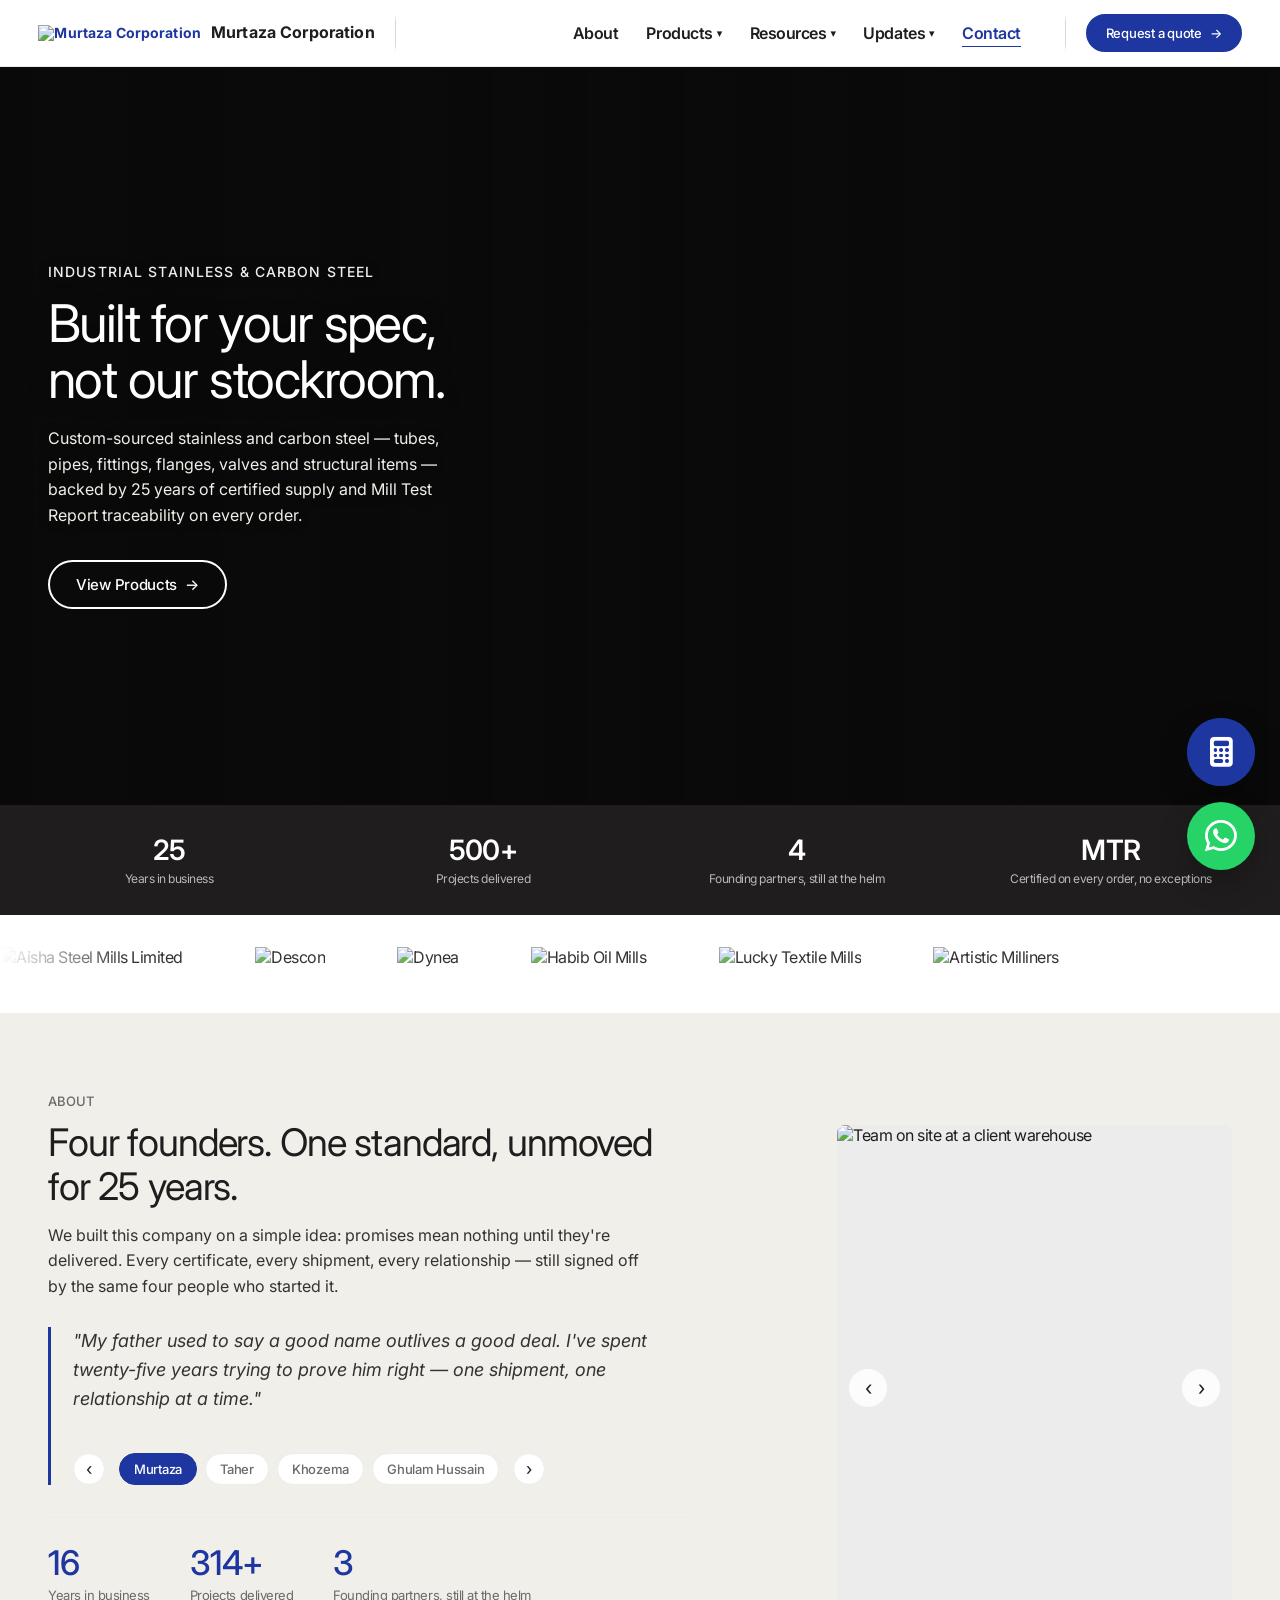
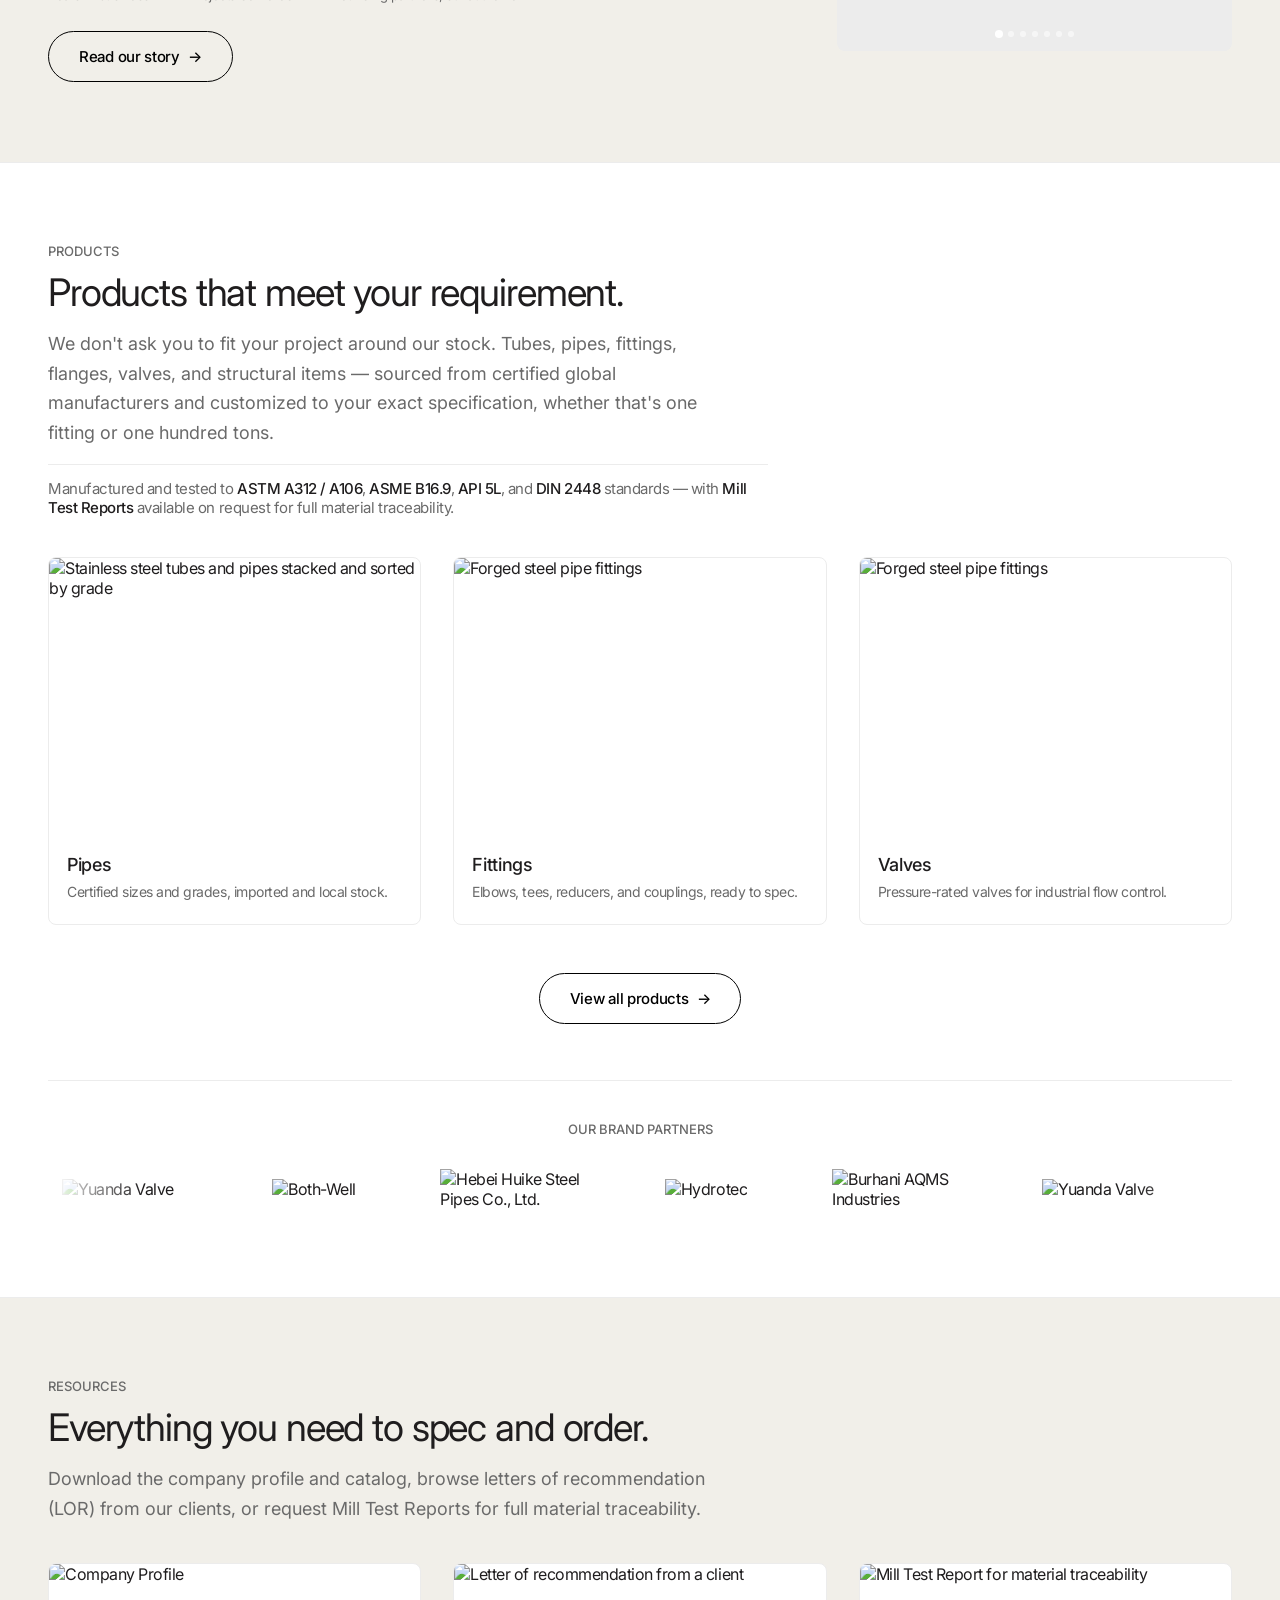
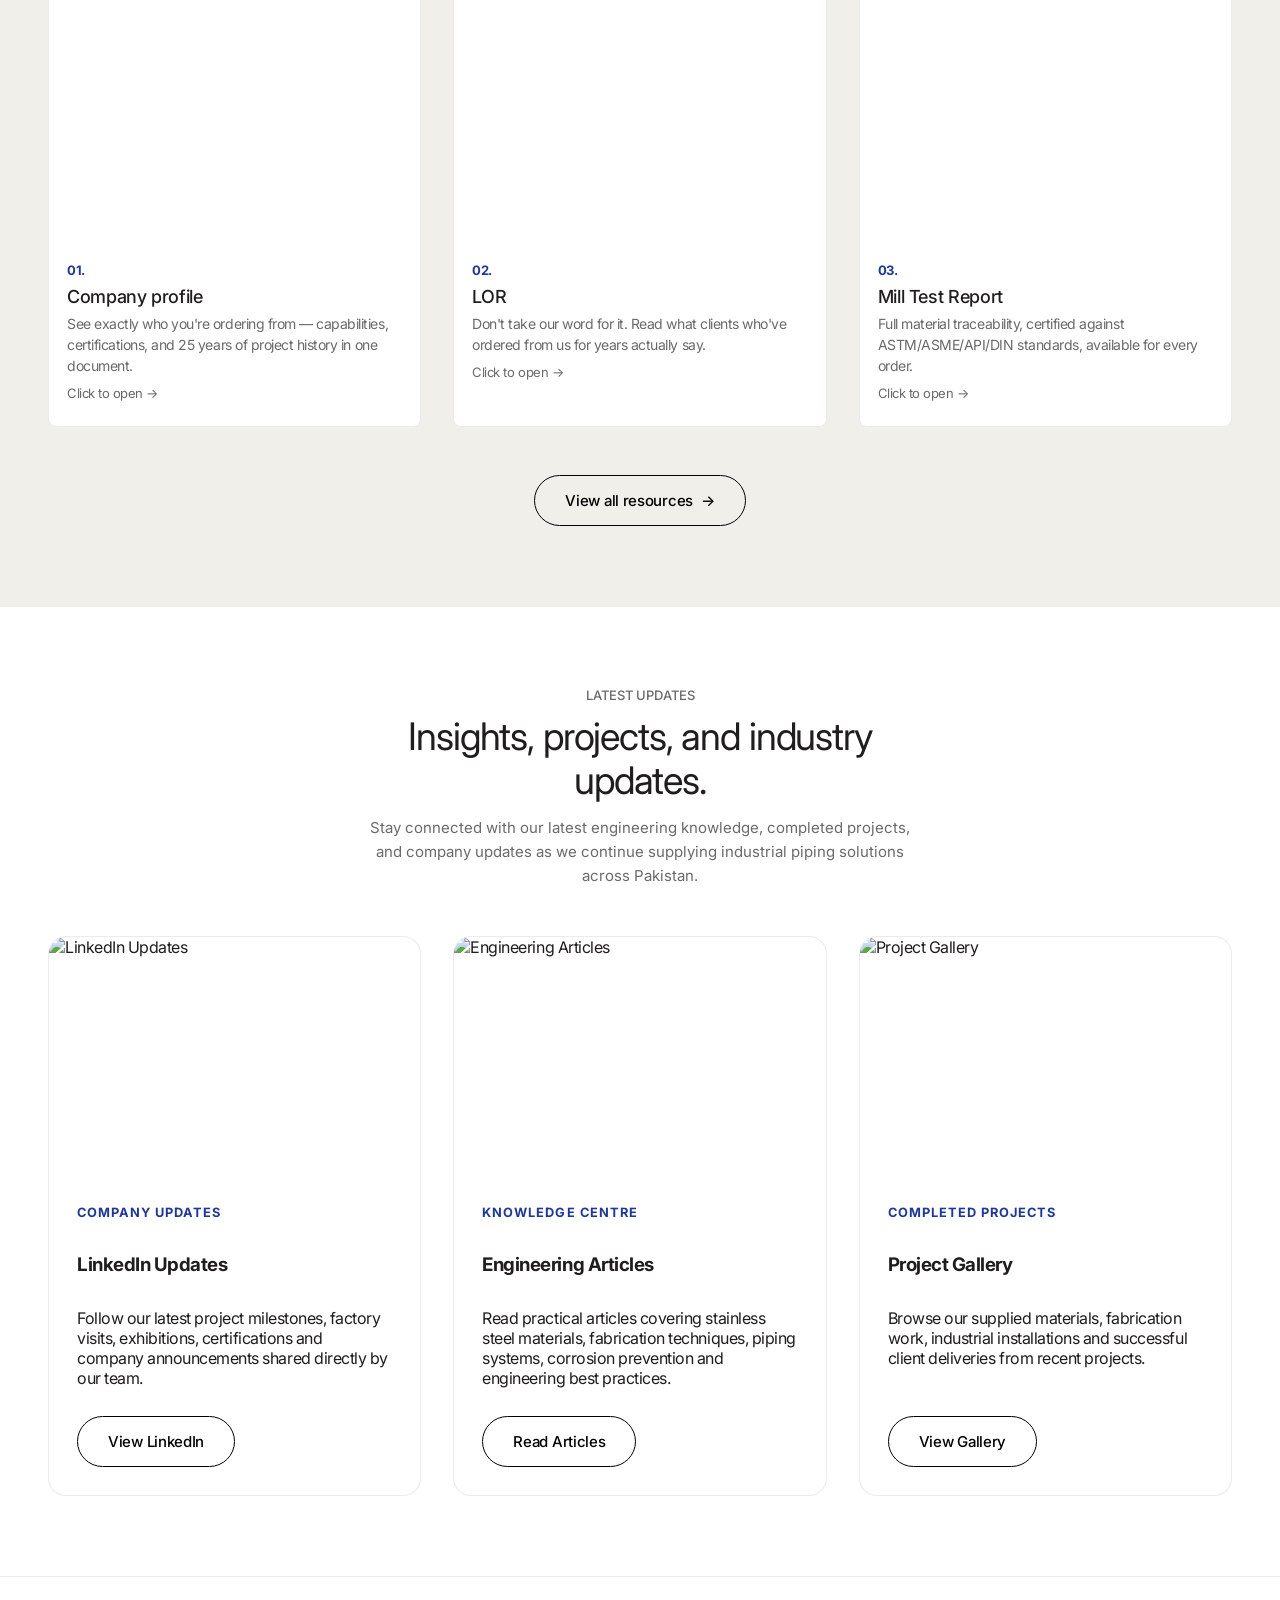
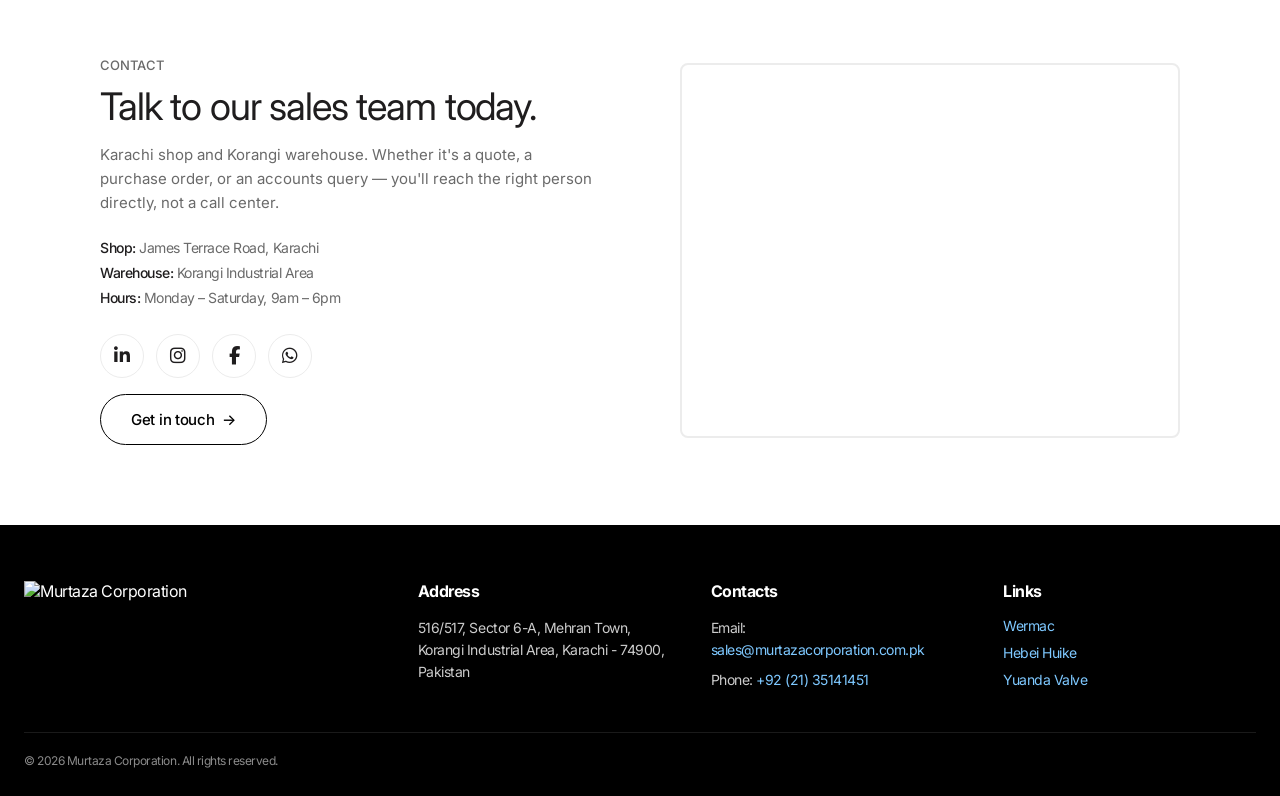
==== index.html @ 6021e417 "website" ====
<!doctype html>
<html lang="en">
<head>
<meta charset="UTF-8" />
<meta name="viewport" content="width=device-width, initial-scale=1.0" />
<title>Murtaza Corporation — Stainless & Carbon Steel Solutions</title>
<meta name="description" content="Murtaza Corporation — 25 years of certified stainless and carbon steel sourcing in Karachi. Tubes, pipes, fittings, flanges, valves and structural steel." />
<link rel="preconnect" href="https://fonts.googleapis.com">
<link rel="preconnect" href="https://fonts.gstatic.com" crossorigin>
<link href="https://fonts.googleapis.com/css2?family=Inter:wght@400;500;700&display=swap" rel="stylesheet">
<link rel="stylesheet" href="style.css">
<link rel="stylesheet"
href="https://cdnjs.cloudflare.com/ajax/libs/font-awesome/6.7.2/css/all.min.css">
<script src="https://cdnjs.cloudflare.com/ajax/libs/jspdf/2.5.1/jspdf.umd.min.js"></script>
<script src="https://cdnjs.cloudflare.com/ajax/libs/jspdf-autotable/3.8.2/jspdf.plugin.autotable.min.js"></script>
</head>
<body>

<div class="header-hover-zone" id="headerHoverZone"></div>
<header>
  <div class="nav-inner">

    <a href="#top" class="logo" aria-label="Murtaza Corporation home">
      <img src="Logos/company.png" alt="Murtaza Corporation" class="logo-img" />
      <span class="logo-name">Murtaza Corporation</span>
    </a>

    <span class="nav-divider" aria-hidden="true"></span>

    <nav>
      <ul class="nav-links" id="navLinks">
        <li><a href="#about">About</a></li>
        <li class="nav-item-dropdown">
          <a href="#products" class="nav-dropdown-toggle" aria-haspopup="true" aria-expanded="false">
            Products <span class="nav-caret" aria-hidden="true">▾</span>
          </a>
          <ul class="nav-dropdown-menu">
            <li><a href="pipes.html">Pipes</a></li>
            <li><a href="fittings.html">Fittings</a></li>
            <li><a href="valves.html">Valves</a></li>
            <li><a href="flanges.html">Flanges</a></li>
            <li><a href="tubes.html">Tubes</a></li>
            <li><a href="dairy-tubes.html">Dairy tubes &amp; fittings</a></li>
          </ul>
        </li>
        <li class="nav-item-dropdown">
          <a href="#resources" class="nav-dropdown-toggle" aria-haspopup="true" aria-expanded="false">
            Resources <span class="nav-caret" aria-hidden="true">▾</span>
          </a>
          <ul class="nav-dropdown-menu">
            <li><a href="company-profile.html">Company profile</a></li>
            <li><a href="lor.html">LOR</a></li>
            <li><a href="mill-test-report.html">Mill Test Report</a></li>
            <li><a href="services.html">Services</a></li>
          </ul>
        </li>
        <li class="nav-item-dropdown">
          <a href="#track-record" class="nav-dropdown-toggle" aria-haspopup="true" aria-expanded="false">
            Updates <span class="nav-caret" aria-hidden="true">▾</span>
          </a>
          <ul class="nav-dropdown-menu">
            <li><a href="linkedin-updates.html">LinkedIn Updates</a></li>
            <li><a href="engineering-articles.html">Engineering Articles</a></li>
            <li><a href="project-gallery.html">Project Gallery</a></li>
          </ul>
        </li>
        <li><a href="#contact">Contact</a></li>
      </ul>
    </nav>

    <span class="nav-divider" aria-hidden="true"></span>

    <div class="nav-actions">
      <a href="#contact" class="btn btn-primary btn-sm">Request a quote <span class="arrow">&rarr;</span></a>
      <button class="nav-toggle" id="navToggle" aria-label="Toggle menu" aria-expanded="false" aria-controls="navLinks">
        <span></span><span></span><span></span>
      </button>
    </div>
  </div>
</header>
<div id="top"></div>

<section class="hero">
  <div class="hero-bg">
    <video autoplay muted loop playsinline preload="auto">
     <source src="images/office.mp4" type="video/mp4">
    </video>
  </div>
  <div class="hero-content">
    <p class="eyebrow">Industrial stainless &amp; carbon steel</p>
    <h1>Built for your spec,<br/>not our stockroom.</h1>
    <p class="sub">Custom-sourced stainless and carbon steel — tubes, pipes, fittings, flanges, valves and structural items — backed by 25 years of certified supply and Mill Test Report traceability on every order.</p>
    <div class="hero-actions">

    <a href="#products" class="btn btn-ghost">
        View Products
        <span class="arrow">&rarr;</span>
    </a>

</div>
  </div>
</section>

<div class="trust-bar reveal">
  <div class="wrap trust-bar-inner">
    <div class="trust-stat"><div class="n">25</div><div class="l">Years in business</div></div>
    <div class="trust-stat"><div class="n">500+</div><div class="l">Projects delivered</div></div>
    <div class="trust-stat"><div class="n">4</div><div class="l">Founding partners, still at the helm</div></div>
    <div class="trust-stat"><div class="n">MTR</div><div class="l">Certified on every order, no exceptions</div></div>
  </div>
</div>

<div class="clients-wrap reveal" aria-label="Clients we've worked with">
  <div class="clients-track">
    <img src="Logos/aisha-340x156.png" alt="Aisha Steel Mills Limited" />
     <img src="Logos/descon-504x195.png" alt="Descon" />
    <img src="Logos/dynea-292x198.png" alt="Dynea" />
    <img src="Logos/hom-1-225x225.png" alt="Habib Oil Mills" />
    <img src="Logos/lucky-308x308.png" alt="Lucky Textile Mills" />
    <img src="Logos/milliner-1-300x100.png" alt="Artistic Milliners" />
  </div>
</div>

<section class="block band-bone" id="about">
  <div class="wrap">
    <div class="about-grid">
      <div class="about-copy reveal">
        <p class="eyebrow">About</p>
        <h2 class="heading" style="text-align:left;">Four founders. One standard, unmoved for 25 years.</h2>
        <p class="about-intro">We built this company on a simple idea: promises mean nothing until they're delivered. Every certificate, every shipment, every relationship — still signed off by the same four people who started it.</p>
        <div class="founder-quote-carousel reveal" id="founderQuotes">
          <blockquote class="founder-quote">
            <div class="quote-track">
              <div class="quote-slide is-active" data-index="0">
                <p>"My father used to say a good name outlives a good deal. I've spent twenty-five years trying to prove him right — one shipment, one relationship at a time."</p>
              </div>
              <div class="quote-slide" data-index="1">
                <p>"Numbers don't lie, but shortcuts do. Every certificate we hand over is one I'd put my own name to — because I have."</p>
              </div>
              <div class="quote-slide" data-index="2">
                <p>"I've walked more warehouse floors than boardrooms, and that's exactly how I like it. If something isn't right, I want to be the one who catches it, not the client."</p>
              </div>
              <div class="quote-slide" data-index="3">
                <p>"We started small enough that everyone knew everyone. Twenty-five years and a few hundred clients later, I still want it to feel that way."</p>
              </div>
            </div>
            <div class="quote-footer">
              <button class="quote-nav prev" aria-label="Previous founder" onclick="founderQuoteNav(-1)">&#8249;</button>
              <div class="quote-tabs" id="founderTabs">
                <button class="quote-tab is-active" data-index="0" onclick="founderQuoteGoTo(0)">Murtaza</button>
                <button class="quote-tab" data-index="1" onclick="founderQuoteGoTo(1)">Taher</button>
                <button class="quote-tab" data-index="2" onclick="founderQuoteGoTo(2)">Khozema</button>
                <button class="quote-tab" data-index="3" onclick="founderQuoteGoTo(3)">Ghulam Hussain</button>
              </div>
              <button class="quote-nav next" aria-label="Next founder" onclick="founderQuoteNav(1)">&#8250;</button>
            </div>
          </blockquote>
        </div>
        <div class="stat-row">
          <div class="stat"><div class="n" data-count="25">0</div><div class="l">Years in business</div></div>
          <div class="stat"><div class="n" data-count="500" data-suffix="+">0</div><div class="l">Projects delivered</div></div>
          <div class="stat"><div class="n" data-count="4">0</div><div class="l">Founding partners, still at the helm</div></div>
        </div>
        <div style="margin-top:28px;">
         <a href="company-profile.html" class="btn btn-cta"><span class="btn-cta-label">Read our story <span class="arrow">&rarr;</span></span></a>
        </div>
      </div>

      <div class="about-slideshow reveal" id="aboutSlideshow" aria-roledescription="carousel" aria-label="Murtaza Corporation through the years">
        <div class="slideshow-track">
          <div class="slide is-active"><img src="images/1.jpeg" alt="Team on site at a client warehouse" /></div>
          <div class="slide"><img src="images/2.jpeg" alt="Founders in earlier years during a visit abroad" /></div>
          <div class="slide"><img src="images/3.jpeg" alt="Founder working on precision machinery early in his career" /></div>
          <div class="slide"><img src="images/4.jpg" alt="Valve and pipework installation on site" /></div>
          <div class="slide"><img src="images/5.jpg" alt="Stainless steel pipe stock at the warehouse" /></div>
          <div class="slide"><img src="images/36.jpg" alt="Site work at an industrial port project" /></div>
          <div class="slide"><img src="images/7.jpg" alt="Murtaza Corporation storefront" /></div>
        </div>
        <button class="slide-nav prev" aria-label="Previous slide" onclick="aboutSlideshowNav(-1)">&#8249;</button>
        <button class="slide-nav next" aria-label="Next slide" onclick="aboutSlideshowNav(1)">&#8250;</button>
        <div class="slide-dots" id="slideDots"></div>
      </div>
    </div>
  </div>
</section>

<section class="block" id="products">
  <div class="wrap">
    <div class="section-head reveal">
      <p class="eyebrow">Products</p>
      <h2 class="heading">Products that meet your requirement.</h2>
      <p class="sub-copy">We don't ask you to fit your project around our stock. Tubes, pipes, fittings, flanges, valves, and structural items — sourced from certified global manufacturers and customized to your exact specification, whether that's one fitting or one hundred tons.</p>
      <p class="standards-line">Manufactured and tested to <strong>ASTM A312 / A106</strong>, <strong>ASME B16.9</strong>, <strong>API 5L</strong>, and <strong>DIN 2448</strong> standards — with <strong>Mill Test Reports</strong> available on request for full material traceability.</p>
    </div>
    <div class="grid-3 reveal">
      <a class="card" href="pipes.html">
        <img src="images/pipes.jpg" alt="Stainless steel tubes and pipes stacked and sorted by grade" />
    <div class="card-hover-note">
  <ul>
    <li>Available in Seamless & Welded</li>
    <li>Sizes: 1/4" – 24"</li>
    <li>Material: Stainless & Carbon Steel</li>
    <li>Grades: 304, 304L, 316, 316L, A106 Gr. B</li>
    <li>Thickness: SCH10, SCH40, SCH80 & SCH160</li>
  </ul>
</div>
        <div class="card-body">
          <h3> Pipes</h3>
          <p>Certified sizes and grades, imported and local stock.</p>
        </div>
      </a>
      <a class="card" href="fittings.html">
        <img src="images/fittings.jpg" alt="Forged steel pipe fittings" />
       <div class="card-hover-note">
  <ul>
    <li>Available in Butt Weld, BSP & NPT</li>
    <li>Sizes: 1/4" – 24"</li>
    <li>Material: Stainless & Carbon Steel</li>
    <li>Grades: 304, 316, A105 & A106</li>
    <li>Pressure: SCH10–SCH80 & 150LB–6000LB</li>
  </ul>
</div>
        <div class="card-body">
          <h3>Fittings</h3>
          <p>Elbows, tees, reducers, and couplings, ready to spec.</p>
        </div>
      </a>
      <a class="card" href="valves.html">
        <img src="images/valves.jpg" alt="Forged steel pipe fittings" />
    <div class="card-hover-note">
  <ul>
    <li>Available in Ball, Gate, Globe, Check & Butterfly</li>
    <li>Sizes: 1/2" – 20"</li>
    <li>Material: Stainless, Carbon & Mild Steel</li>
    <li>Grades: 304, 316, CF8, CF8M & A105</li>
    <li>Pressure: 150LB–2500LB, PN10–PN40 & 10K</li>
  </ul>
</div>
        <div class="card-body">
          <h3>Valves</h3>
          <p>Pressure-rated valves for industrial flow control.</p>
        </div>
      </a>
    </div>

    <div class="grid-3 products-drawer" id="productsDrawer">
      <a class="card" href="flanges.html">
        <img src="images/S.S-BLIND-FLANGE.jpg" alt="Stainless and mild steel flanges" />
        <div class="card-hover-note">
  <ul>
    <li>Available in Blind, SORF, WNRF & MS Flanges</li>
    <li>Sizes: 1/2" – 32"</li>
    <li>Material: Stainless & Mild Steel</li>
    <li>Grades: 304, 304L, 316, 316L & A105</li>
    <li>Pressure: Class 150–1500, PN10, PN16 & 10K</li>
  </ul>
</div>
        <div class="card-body">
          <h3>Flanges</h3>
          <p>SS/MS flanges in standard and custom pressure ratings.</p>
        </div>
      </a>
      <a class="card" href="tubes.html">
        <img src="images/1-1024x737.png" alt="Stainless steel tubes" />
        <div class="card-hover-note">
  <ul>
    <li>Available in Round, Square, Rectangle & Boiler Tubes</li>
    <li>Sizes: 6mm – 4"</li>
    <li>Material: Stainless & Mild Steel</li>
    <li>Grades: 304, 304L & 316L</li>
    <li>Thickness: 1.5mm, 2mm & 3mm</li>
  </ul>
</div>
        <div class="card-body">
          <h3>Tubes</h3>
          <p>Instrumentation and general-purpose tubing, certified stock.</p>
        </div>
      </a>
      <a class="card" href="dairy-tubes.html">
        <img src="images/201510171631065000.jpg" alt="Dairy grade tubes and fittings" />
<div class="card-hover-note">
          <ul>
            <li>Available in Tubes, Fittings & Valves</li>
            <li>Sizes: 3/4" – 4" (SMS Standard)</li>
            <li>Material: Stainless Steel 316L</li>
            <li>Finish: Dairy Polished</li>
          </ul>
        </div>        <div class="card-body">
          <h3>Dairy tubes &amp; fittings</h3>
          <p>316L food and dairy-grade tubing and fittings.</p>
        </div>
      </a>
    </div>

    <div class="view-all reveal">
      <button type="button" class="btn btn-cta" id="viewAllProductsBtn" aria-expanded="false" aria-controls="productsDrawer">
        <span class="btn-cta-label" id="viewAllProductsLabel">View all products <span class="arrow">&rarr;</span></span>
      </button>
    </div>

    <div class="logo-marquee reveal">
      <p class="eyebrow">Our Brand Partners</p>
      <div class="logo-marquee-track-wrap">
        <div class="logo-marquee-track">
          <div class="logo-box"><img src="Logos/yuanda.png" alt="Yuanda Valve"></div>
          <div class="logo-box"><img src="Logos/bothwell.png" alt="Both-Well"></div>
          <div class="logo-box"><img src="Logos/huike.png" alt="Hebei Huike Steel Pipes Co., Ltd."></div>
          <div class="logo-box"><img src="Logos/hydrotech.png" alt="Hydrotec"></div>
          <div class="logo-box"><img src="Logos/bai.jpg" alt="Burhani AQMS Industries"></div>
          <!-- duplicate set for seamless loop -->
         <div class="logo-box"><img src="Logos/yuanda.png" alt="Yuanda Valve"></div>
          <div class="logo-box"><img src="Logos/bothwell.png" alt="Both-Well"></div>
          <div class="logo-box"><img src="Logos/huike.png" alt="Hebei Huike Steel Pipes Co., Ltd."></div>
          <div class="logo-box"><img src="Logos/hydrotech.png" alt="Hydrotec"></div>
          <div class="logo-box"><img src="Logos/bai.jpg" alt="Burhani AQMS Industries"></div>
        </div>
      </div>
    </div>
  </div>
</section>

<section class="block band-bone" id="resources">
  <div class="wrap">
    <div class="section-head reveal">
      <p class="eyebrow">Resources</p>
      <h2 class="heading">Everything you need to spec and order.</h2>
      <p class="sub-copy">Download the company profile and catalog, browse letters of recommendation (LOR) from our clients, or request Mill Test Reports for full material traceability.</p>
    </div>
    <div class="grid-3 reveal">
      <a class="card" href="company-profile.html">
        
        <img src="images/company-profile.jpg" alt="Company Profile">
        <div class="card-body">
          <p class="num">01.</p>
          <h3>Company profile</h3>
          <p>See exactly who you're ordering from — capabilities, certifications, and 25 years of project history in one document.</p>
          <p class="hint">Click to open &rarr;</p>
        </div>
      </a>
      <a class="card" href="lor.html">
   
        <img src="https://images.unsplash.com/photo-1554224155-6726b3ff858f?q=80&w=800&auto=format&fit=crop" alt="Letter of recommendation from a client" />
        <div class="card-body">
          <p class="num">02.</p>
          <h3>LOR</h3>
          <p>Don't take our word for it. Read what clients who've ordered from us for years actually say.</p>
          <p class="hint">Click to open &rarr;</p>
        </div>
      </a>
      <a class="card" href="mill-test-report.html">
      
        <img src="images/ss-pipe-316-2000x2588.jpg" alt="Mill Test Report for material traceability" />
        <div class="card-body">
          <p class="num">03.</p>
          <h3>Mill Test Report</h3>
          <p>Full material traceability, certified against ASTM/ASME/API/DIN standards, available for every order.</p>
          <p class="hint">Click to open &rarr;</p>
        </div>
      </a>
    </div>

    <div class="grid-3 resources-drawer" id="resourcesDrawer">
      <a class="card" href="services.html">
       
        <img src="images/services.jpg" alt="Murtaza Corporation services overview" />
        <div class="card-body">
          <p class="num">04.</p>
          <h3>Services</h3>
          <p>From sourcing and customization to logistics and after-sales support — see the full range of services we offer.</p>
          <p class="hint">Click to open &rarr;</p>
        </div>
      </a>
    </div>

    <div class="view-all reveal">
      <button type="button" class="btn btn-cta" id="viewAllResourcesBtn" aria-expanded="false" aria-controls="resourcesDrawer">
        <span class="btn-cta-label" id="viewAllResourcesLabel">View all resources <span class="arrow">&rarr;</span></span>
      </button>
    </div>
</section>

<section class="block" id="track-record">
  <div class="wrap">
    <div class="section-head reveal">
      <p class="eyebrow">Latest Updates</p>
      <h2 class="heading">Insights, projects, and industry updates.</h2>
      <p class="sub-copy">
        Stay connected with our latest engineering knowledge, completed projects,
        and company updates as we continue supplying industrial piping solutions
        across Pakistan.
      </p>
    </div>

    <div class="updates-grid reveal">

      <!-- LinkedIn Updates -->
      <article class="update-card">
        <img src="images/likedin.jpg" alt="LinkedIn Updates">

        <div class="update-content">
          <span class="update-tag">Company Updates</span>

          <h3>LinkedIn Updates</h3>

          <p>
            Follow our latest project milestones, factory visits, exhibitions,
            certifications and company announcements shared directly by our team.
          </p>

          <a href="linkedin-updates.html" class="btn-cta">View LinkedIn</a>
        </div>
      </article>

      <!-- Engineering Articles -->
      <article class="update-card">
        <img src="images/articles.jpg" alt="Engineering Articles">

        <div class="update-content">
          <span class="update-tag">Knowledge Centre</span>

          <h3>Engineering Articles</h3>

          <p>
            Read practical articles covering stainless steel materials,
            fabrication techniques, piping systems, corrosion prevention and
            engineering best practices.
          </p>

          <a href="engineering-articles.html" class="btn-cta">Read Articles</a>
        </div>
      </article>

      <!-- Project Gallery -->
      <article class="update-card">
        <img src="images/projects.jpg" alt="Project Gallery">

        <div class="update-content">
          <span class="update-tag">Completed Projects</span>

          <h3>Project Gallery</h3>

          <p>
            Browse our supplied materials, fabrication work, industrial
            installations and successful client deliveries from recent projects.
          </p>

          <a href="project-gallery.html" class="btn-cta">View Gallery</a>
        </div>
      </article>

    </div>
  </div>
</section>

<section class="block" id="contact">
  <div class="wrap">
    <div class="contact-grid">
      <div class="contact-info reveal">
        <p class="eyebrow">Contact</p>
        <h2 class="heading">Talk to our sales team today.</h2>
        <p class="sub-copy">Karachi shop and Korangi warehouse. Whether it's a quote, a purchase order, or an accounts query — you'll reach the right person directly, not a call center.</p>
        <ul class="contact-details">
          <li><strong>Shop:</strong> James Terrace Road, Karachi</li>
          <li><strong>Warehouse:</strong> Korangi Industrial Area</li>
          <li><strong>Hours:</strong> Monday – Saturday, 9am – 6pm</li>
        </ul>
       <div class="contact-social-row">
          <a href="https://www.linkedin.com/company/murtaza-corporation/posts/?feedView=all" class="social-icon" target="_blank" rel="noopener" aria-label="LinkedIn"><i class="fab fa-linkedin-in"></i></a>
          <a href="https://www.instagram.com/murtazacorporation/" class="social-icon" target="_blank" rel="noopener" aria-label="Instagram"><i class="fab fa-instagram"></i></a>
          <a href="https://www.facebook.com/people/Murtaza-Corporation/61582645033485/" class="social-icon" target="_blank" rel="noopener" aria-label="Facebook"><i class="fab fa-facebook-f"></i></a>
         <a href="tel:+923343791852" class="social-icon" aria-label="Call via WhatsApp number"><i class="fab fa-whatsapp"></i></a>
        </div>
        <div class="contact-actions">
          <a href="mailto:sales@murtazacorporation.com.pk" class="btn btn-cta"><span class="btn-cta-label">Get in touch <span class="arrow">&rarr;</span></span></a>
        </div>
      </div>
     <div class="map-ph reveal">
        <iframe
          src="https://www.google.com/maps?q=24.847867,67.1008223(Murtaza+Corporation+Warehouse)&z=15&output=embed"
          width="100%" height="100%" style="border:0;" allowfullscreen="" loading="lazy" referrerpolicy="no-referrer-when-downgrade"
          title="Murtaza Corporation location"></iframe>
      </div>
    </div>
  </div>
</section>

<footer>
  <div class="footer-inner">
    <div class="footer-brand">
      <img src="Logos/company.png" alt="Murtaza Corporation" class="footer-logo-img" />
    </div>

    <div class="footer-col">
      <h4>Address</h4>
      <p>516/517, Sector 6-A, Mehran Town, Korangi Industrial Area, Karachi - 74900, Pakistan</p>
    </div>

    <div class="footer-col">
      <h4>Contacts</h4>
      <p>Email: <a href="mailto:sales@murtazacorporation.com.pk">sales@murtazacorporation.com.pk</a></p>
      <p>Phone: <a href="tel:+922135141451">+92 (21) 35141451</a></p>
    </div>

    <div class="footer-col">
      <h4>Links</h4>
      <ul class="footer-link-list">
        <li><a href="http://www.wermac.org/" target="_blank" rel="noopener">Wermac</a></li>
        <li><a href="http://www.huikepipe.com/en/" target="_blank" rel="noopener">Hebei Huike</a></li>
        <li><a href="http://www.yuandavalves.com/brand.html" target="_blank" rel="noopener">Yuanda Valve</a></li>
      </ul>
    </div>
  </div>
  <div class="footer-copy">© 2026 Murtaza Corporation. All rights reserved.</div>
</footer>

<script src="script.js" defer></script>
<!-- Floating Calculator Button -->
<a href="#"
   class="calculator-widget"
   id="calculatorWidgetBtn"
   aria-label="Open pipe calculator">

    <span class="whatsapp-text">
        Calculator
    </span>

    <div class="calculator-icon">
        <i class="fa-solid fa-calculator"></i>
    </div>

</a>
<!-- Floating WhatsApp Button -->
<a href="https://wa.me/923343791852"
   class="whatsapp-widget"
   target="_blank"
   aria-label="Chat on WhatsApp">

    <span class="whatsapp-text">
        Chat with us
    </span>

    <div class="whatsapp-icon">
        <i class="fab fa-whatsapp"></i>
    </div>

</a>
</body>
</html>
<!-- Calculator Modal -->
<div class="calculator-overlay" id="calculatorOverlay">
  <div class="calculator-modal" id="calculatorModal" role="dialog" aria-modal="true" aria-labelledby="calculatorModalTitle">
    <button type="button" class="calculator-modal-close" id="calculatorModalClose" aria-label="Close calculator">&times;</button>
    <div class="calculator-modal-header">
      <h3 id="calculatorModalTitle">Pipe Calculator</h3>
    </div>
    <div class="calculator-modal-body">
  <form id="calcForm" onsubmit="return false;" class="calc-form">

   <div class="calc-shape-bar" id="calcShapeBar">
      <label>Shape</label>
      <div class="calc-shape-icons" id="calcShapeIcons">
        <button type="button" class="calc-shape-icon is-active" data-shape="Round" aria-pressed="true" aria-label="Round"><img src="images/round.png" alt="" /><span class="calc-shape-icon-label">Round</span></button>
        <button type="button" class="calc-shape-icon" data-shape="Square" aria-pressed="false" aria-label="Square"><img src="images/icon-square.png" alt="" /><span class="calc-shape-icon-label">Square</span></button>
        <button type="button" class="calc-shape-icon" data-shape="Rectangle" aria-pressed="false" aria-label="Rectangle"><img src="images/icon-rectangle.png" alt="" /><span class="calc-shape-icon-label">Rectangle</span></button>
        <button type="button" class="calc-shape-icon" data-shape="Hexagonal" aria-pressed="false" aria-label="Hexagonal"><img src="images/icon-hexagol.jpg" alt="" /><span class="calc-shape-icon-label">Hexagonal</span></button>
        <button type="button" class="calc-shape-icon" data-shape="Octagonal" aria-pressed="false" aria-label="Octagonal"><img src="images/icon-octa.png" alt="" /><span class="calc-shape-icon-label">Octagonal</span></button>
        <button type="button" class="calc-shape-icon" data-shape="Sheet" aria-pressed="false" aria-label="Sheet"><img src="images/sheet.png" alt="" /><span class="calc-shape-icon-label">Sheet</span></button>
        <button type="button" class="calc-shape-icon" data-shape="Plate" aria-pressed="false" aria-label="Plate"><img src="images/plate.jpg" alt="" /><span class="calc-shape-icon-label">Plate</span></button>
        <button type="button" class="calc-shape-icon" data-shape="Pipe" aria-pressed="false" aria-label="Tubular / Pipe"><img src="images/tubular.jpg" alt="" /><span class="calc-shape-icon-label">Tubular/Pipe</span></button>
        <button type="button" class="calc-shape-icon" data-shape="Ring" aria-pressed="false" aria-label="Ring"><img src="images/ring.png" alt="" /><span class="calc-shape-icon-label">Ring</span></button>
      </div>
      <p class="calc-shape-name" id="calcShapeName" style="display:none;">Round</p>
      <select id="calcShape" style="display:none;">
        <option value="Round" selected>Round</option>
        <option value="Square">Square</option>
        <option value="Rectangle">Rectangle</option>
        <option value="Hexagonal">Hexagonal</option>
        <option value="Octagonal">Octagonal</option>
        <option value="Sheet">Sheet</option>
        <option value="Plate">Plate</option>
        <option value="Tubular">Tubular</option>
        <option value="Pipe">Pipe</option>
        <option value="Ring">Ring</option>
        </select>
    </div>

   <div class="calc-layout">
    <div class="calc-main">

    <div class="calc-row">
      <label for="calcMaterial">Material</label>
      <select id="calcMaterial">
        <option data-factor="1" selected>Steel (default)</option>
        <option data-factor="0.3462">Aluminum 1100</option>
        <option data-factor="0.3604">Aluminum 2011</option>
        <option data-factor="0.3568">Aluminum 2014</option>
        <option data-factor="0.3568">Aluminum 2017</option>
        <option data-factor="0.3533">Aluminum 2024</option>
        <option data-factor="0.3498">Aluminum 3003</option>
        <option data-factor="0.3462">Aluminum 5005</option>
        <option data-factor="0.3427">Aluminum 5052</option>
        <option data-factor="0.3356">Aluminum 5056</option>
        <option data-factor="0.3392">Aluminum 5083</option>
        <option data-factor="0.3392">Aluminum 5086</option>
        <option data-factor="0.3462">Aluminum 6061</option>
        <option data-factor="0.3462">Aluminum 6063</option>
        <option data-factor="0.3568">Aluminum 7050</option>
        <option data-factor="0.3568">Aluminum 7075</option>
        <option data-factor="0.3604">Aluminum 7178</option>
        <option data-factor="1.030">Stainless 300 Series</option>
        <option data-factor="1.010">Stainless 400 Series</option>
        <option data-factor="1.132">Nickel 200</option>
        <option data-factor="1.125">Nickel 400</option>
        <option data-factor="1.121">Nickel R-405</option>
        <option data-factor="1.075">Nickel K-500</option>
        <option data-factor="1.072">Nickel 600</option>
        <option data-factor="1.075">Nickel 625</option>
        <option data-factor="1.012">Nickel 800H</option>
        <option data-factor="1.012">Nickel 800AT</option>
        <option data-factor="1.037">Nickel 825</option>
        <option data-factor="1.012">Nickel 330</option>
        <option data-factor="1.030">Nickel 20</option>
        <option data-factor="1.132">Nickel C-276</option>
        <option data-factor="1.012">Nickel 2545MD</option>
        <option data-factor="0.229">Magnesium</option>
        <option data-factor="0.236">Beryllium</option>
        <option data-factor="0.575">Titanium</option>
        <option data-factor="0.812">Zirconium</option>
        <option data-factor="0.911">Cast Iron</option>
        <option data-factor="0.911">Zinc</option>
        <option data-factor="1.084">Brass</option>
        <option data-factor="1.095">Columbium</option>
        <option data-factor="1.144">Copper</option>
        <option data-factor="1.303">Molybdenum</option>
        <option data-factor="1.339">Silver</option>
        <option data-factor="1.448">Lead</option>
        <option data-factor="2.120">Tantalum</option>
        <option data-factor="2.462">Tungsten</option>
        <option data-factor="2.466">Gold</option>
      </select>
    </div>

    <div class="calc-row" id="calcField1Row">
      <label id="calcLabel1" for="calcParam1">Diameter</label>
      <div class="calc-input-group">
        <input type="number" step="any" id="calcParam1" placeholder="0.00" />
        <select id="calcUnit1">
          <option>in</option><option>ft</option><option>yd</option>
          <option>mm</option><option>cm</option><option>m</option>
        </select>
      </div>
    </div>

    <div class="calc-row" id="calcField2Row" style="display:none;">
      <label id="calcLabel2" for="calcParam2">Width</label>
      <div class="calc-input-group">
        <input type="number" step="any" id="calcParam2" placeholder="0.00" />
        <select id="calcUnit2">
          <option>in</option><option>ft</option><option>yd</option>
          <option>mm</option><option>cm</option><option>m</option>
        </select>
      </div>
    </div>

    <div class="calc-row" id="calcField3Row">
      <label id="calcLabel3" for="calcParam3">Length</label>
      <div class="calc-input-group">
        <input type="number" step="any" id="calcParam3" placeholder="0.00" />
        <select id="calcUnit3">
          <option>in</option><option>ft</option><option>yd</option>
          <option>mm</option><option>cm</option><option>m</option>
        </select>
      </div>
    </div>

    <div class="calc-row">
      <label for="calcQty">Quantity (pieces)</label>
      <input type="number" step="1" min="1" id="calcQty" value="1" />
    </div>

    <p class="calc-error" id="calcError" style="display:none;"></p>

    <div class="calc-actions">
      <button type="button" class="btn btn-primary btn-sm" id="calcCalculateBtn">Calculate</button>
      <button type="button" class="btn btn-ghost btn-sm" id="calcClearBtn">Clear</button>
    </div>

   </div>
    <div class="calc-side">

<div class="calc-history-header calc-side-header">
  <span>Saved calculations</span>
  <button type="button" class="calc-history-clear" id="calcHistoryClearBtn">Remove all</button>
</div>

<div class="calc-history" id="calcHistory" style="display:none;">
  <div class="calc-history-list" id="calcHistoryList"></div>

 <div class="calc-history-total">
    <span>Total weight</span>
    <strong><span id="calcHistoryTotalLbs">0</span> lbs / <span id="calcHistoryTotalKg">0</span> kg</strong>
  </div>

  <button type="button" class="calc-history-pdf" id="calcHistoryPdfBtn">Export as PDF</button>

  <p class="calc-standards-note">Weights calculated per standard imperial steel weight formulas.</p>

  <div class="calc-history-confirm" id="calcHistoryConfirm" style="display:none;">
    Are you sure?
    <span class="calc-history-confirm-yes" id="calcHistoryConfirmYes">Yes</span>
    <span class="calc-history-confirm-no" id="calcHistoryConfirmNo">No</span>
  </div>
</div>

    <div class="calc-results" id="calcResults" style="display:none;">
      <div class="calc-result-row">
        <span>Weight</span>
        <strong><span id="calcResultLbs">0</span> lbs</strong>
      </div>
      <div class="calc-result-row">
        <span>Weight</span>
        <strong><span id="calcResultKg">0</span> kg</strong>
      </div>
  </div>
</div>
    </div>

 </form></div></div>
</div>
---- style.css ----
:root{
    --color-canvas-white:#ffffff;
    --color-bone:#f1efe9;
    --color-ash:#ececec;
    --color-stone:#6a6a6a;
    --color-graphite:#333333;
    --color-ink:#1f1d1e;
    --color-obsidian:#000000;
    --color-cobalt-ink:#1e37a0;
    --color-cobalt-ink-hover:#16297a;

    --font-lunar:'Inter', ui-sans-serif, system-ui, -apple-system, BlinkMacSystemFont, "Segoe UI", Roboto, sans-serif;

    --text-caption:14px;   --tracking-caption:-0.03em;
    --text-body-sm:16px;   --tracking-body-sm:-0.03em;
    --text-body:20px;      --tracking-body:-0.03em;
    --text-subheading:24px;--tracking-subheading:-0.03em;
    --text-heading-sm:32px;--tracking-heading-sm:-0.03em;
    --text-heading:48px;   --tracking-heading:-0.03em;
    --text-heading-lg:64px;--tracking-heading-lg:-0.03em;
    --text-display:112px;  --tracking-display:-0.03em;

    --space-4:4px; --space-8:8px; --space-12:12px; --space-16:16px;
    --space-24:24px; --space-32:32px; --space-40:40px; --space-48:48px;
    --space-64:64px; --space-112:112px; --space-140:140px; --space-160:160px;

    --radius-lg:8px;
    --radius-full:9999px;

    --page-max-width:1280px;
    --section-gap:80px;
  }

  *{box-sizing:border-box;}
  html{scroll-behavior:smooth;}
  @media (prefers-reduced-motion: reduce){
    html{scroll-behavior:auto;}
    *{animation-duration:0.001ms !important; transition-duration:0.001ms !important;}
  }

  body{
    margin:0;
    font-family:var(--font-lunar);
    letter-spacing:var(--tracking-body-sm);
    color:var(--color-ink);
    background:var(--color-canvas-white);
    -webkit-font-smoothing:antialiased;
  }

  a{color:inherit;text-decoration:none;}
  img{display:block;max-width:100%;}
  button{font-family:inherit;cursor:pointer;}

  .wrap{max-width:var(--page-max-width);margin:0 auto;padding:0 24px;}

  /* ---------- Buttons ---------- */
  .btn{
    display:inline-flex;align-items:center;justify-content:center;gap:8px;
    font-size:15px;font-weight:500;letter-spacing:-0.02em;
    border-radius:var(--radius-full);
    padding:13px 26px;
    border:1px solid transparent;
    transition:background .18s ease, color .18s ease, border-color .18s ease, transform .12s ease, box-shadow .18s ease;
    white-space:nowrap;
  }
  .btn:active{transform:scale(.97);}
  .btn .arrow{display:inline-block;transition:transform .2s ease;}
  .btn:hover .arrow{transform:translateX(3px);}
  .btn-primary{
    background:var(--color-cobalt-ink);
    color:#fff;
    border:2px solid var(--color-cobalt-ink);
}
  .btn-primary:hover{
    background:var(--color-cobalt-ink-hover);
    border-color:var(--color-cobalt-ink-hover);
    transform:translateY(-2px);
    box-shadow:0 8px 26px -6px rgba(30,55,160,.65);
  }
  .btn-ghost{
    background:transparent;
    color:#fff;
    border:2px solid rgba(255,255,255,.9);
}
  .btn-ghost:hover{
    background:var(--color-obsidian);
    color:#fff;
    border-color:var(--color-obsidian);
    transform:translateY(-2px);
  }
  .btn-sm{padding:9px 18px;font-size:13px;}
  .btn:focus-visible{outline:2px solid var(--color-cobalt-ink);outline-offset:2px;}

  /* ---------- Haptic prominent CTA (e.g. "View all products") ---------- */
  .btn-cta{
    position:relative;overflow:hidden;isolation:isolate;
    display:inline-flex;align-items:center;justify-content:center;
    border-radius:var(--radius-full);
    padding:15px 30px;
    background:transparent;
    border:1.5px solid var(--color-obsidian);
    color:var(--color-obsidian);
    font-size:15px;font-weight:500;letter-spacing:-0.02em;
    transition:color .35s ease, border-color .35s ease,
               transform .35s cubic-bezier(.34,1.56,.64,1), box-shadow .35s ease;
  }
  .btn-cta::before{
    content:"";position:absolute;inset:0;border-radius:inherit;
    background:var(--color-cobalt-ink);
    transform:scaleX(0);transform-origin:left;
    transition:transform .45s cubic-bezier(.65,0,.35,1);
    z-index:-1;
  }
  .btn-cta-label{display:inline-flex;align-items:center;gap:8px;position:relative;}
  .btn-cta:hover::before{transform:scaleX(1);}
  .btn-cta:hover{
    color:#fff;border-color:var(--color-cobalt-ink);
    transform:scale(1.06);
    box-shadow:0 12px 32px -10px rgba(30,55,160,.55);
  }
  .btn-cta:active{transform:scale(.95);}
  .btn-cta .arrow{display:inline-block;transition:transform .25s ease;}
  .btn-cta:hover .arrow{transform:translateX(5px);}
  .btn-cta:focus-visible{outline:2px solid var(--color-cobalt-ink);outline-offset:3px;}

  /* ---------- Section separations ---------- */
  section.block{
    padding:var(--section-gap) 24px;
    border-top:1px solid #ececec;
    position:relative;
  }
  section.block#about{border-top:none;}

  /* ---------- Nav ---------- */
  header{
    position:sticky;top:0;z-index:50;
    background:rgba(255,255,255,.9);
    backdrop-filter:blur(8px);
    border-bottom:1px solid #ececec;
    transition:box-shadow .25s ease, border-color .25s ease, transform .3s ease, opacity .3s ease;
  }
  header.header-hidden{
    transform:translateY(-100%);
    opacity:0;
  }
  .header-hover-zone{
    position:fixed;top:0;left:0;right:0;height:16px;z-index:51;
  }
  header.scrolled{
    box-shadow:0 4px 24px -12px rgba(0,0,0,.15);
    border-bottom-color:#e2e2e2;
  }
  .nav-inner{
    display:flex;align-items:center;justify-content:space-between;
    padding:14px clamp(20px, 3vw, 48px);
    width:100%;
    gap:20px;
  }
  .nav-divider{
    width:1px;align-self:stretch;
    background:linear-gradient(to bottom, transparent, #d8d8d8 20%, #d8d8d8 80%, transparent);
    flex-shrink:0;
  }
  .logo{
    font-weight:700;font-size:14px;line-height:1.2;color:var(--color-cobalt-ink);
    letter-spacing:0.01em;
    display:flex;align-items:center;gap:10px;
  }
  .logo-name{
    font-weight:700;font-size:16px;color:var(--color-ink);white-space:nowrap;
  }
  @media (max-width:480px){
    .logo-name{display:none;}
  }
.logo-img{
    height:100%;
    max-height:38px;
    width:auto;
    display:block;
    object-fit:contain;
}
  .footer-logo-img{height:38px;width:auto;object-fit:contain;}
.nav-inner nav{flex:1;display:flex;justify-content:flex-end;}
  .nav-links{
    display:flex;align-items:center;gap:28px;font-size:16px;font-weight:600;list-style:none;margin:0;padding:0 24px 0 0;
  }
 .nav-links a{position:relative;padding:4px 0;color:var(--color-ink);transition:color .2s ease;}
.nav-links a:hover{color:var(--color-cobalt-ink);}
  .nav-links a::after{
    content:"";position:absolute;left:0;bottom:0;height:1px;width:0;
    background:var(--color-cobalt-ink);transition:width .2s ease;
  }
  .nav-links a:hover::after{width:100%;}
  .nav-links a.active{color:var(--color-cobalt-ink);}
  .nav-links a.active::after{width:100%;}
  .nav-actions{display:flex;gap:10px;align-items:center;}
  .nav-toggle{display:none;background:none;border:none;padding:8px;}
  .nav-toggle span{display:block;width:22px;height:2px;background:var(--color-obsidian);margin:5px 0;transition:transform .2s ease, opacity .2s ease;}
/* ---------- Reactive / haptic-feel press states ---------- */
  .nav-links a, .nav-actions .btn, .nav-toggle, .logo{
    transition:transform .12s ease, color .2s ease, opacity .2s ease;
    -webkit-tap-highlight-color:transparent;
  }
  .nav-links a:active, .logo:active{transform:scale(.94);}
  .nav-actions .btn:active{transform:scale(.95);}
  .nav-toggle:active{transform:scale(.88);}
  .nav-links a.pressed, .logo.pressed{transform:scale(.94);}
  .nav-actions .btn.pressed{transform:scale(.95);}
  .nav-toggle.pressed{transform:scale(.88);}
  @media (max-width:1024px){
    .nav-links{gap:20px;}
  }

  @media (max-width:860px){
    .nav-links{
      align-items:flex-start;
      position:fixed;inset:65px 0 0 0;background:#fff;flex-direction:column;
      padding:32px 24px;gap:22px;font-size:20px;
      transform:translateY(-8px);opacity:0;pointer-events:none;
      transition:opacity .2s ease, transform .2s ease;
    }
    .nav-links.open{opacity:1;transform:translateY(0);pointer-events:auto;}
    .nav-toggle{display:block;}
  }

  @media (max-width:480px){
    .nav-inner{padding:12px 16px;gap:10px;}
    .logo-img{height:36px;}
    .nav-actions{gap:8px;}
    .nav-actions .btn-sm{padding:8px 12px;font-size:12px;}
  }

  /* ---------- Products nav dropdown ---------- */
  .nav-item-dropdown{position:relative;}
  .nav-dropdown-toggle{display:inline-flex;align-items:center;gap:4px;}
  .nav-caret{font-size:11px;transition:transform .2s ease;}
  .nav-item-dropdown.open .nav-caret{transform:rotate(180deg);}

  /* Invisible bridge spanning the full menu width — keeps hover alive
     while the cursor crosses the gap between the toggle and the menu,
     even when moving diagonally toward the wider menu. */
  .nav-item-dropdown::after{
    content:"";
    position:absolute;
    top:100%;left:50%;
    transform:translateX(-50%);
    width:200px;height:14px;
    z-index:59;
  }

  .nav-dropdown-menu{
    position:absolute;top:calc(100% + 14px);left:50%;
    transform:translate(-50%,8px);
    min-width:200px;list-style:none;margin:0;padding:8px;
    background:#fff;border:1px solid #ececec;border-radius:12px;
    box-shadow:0 16px 40px -12px rgba(0,0,0,.18);
    opacity:0;pointer-events:none;
    transition:opacity .18s ease, transform .18s ease;
    z-index:60;
  }
  .nav-dropdown-menu a{
    display:block;padding:9px 12px;border-radius:8px;
    font-weight:500;font-size:14px;color:var(--color-ink);
    transition:background .15s ease, color .15s ease;
  }
  .nav-dropdown-menu a:hover{background:#f3f5fb;color:var(--color-cobalt-ink);}
  .nav-dropdown-menu a::after{display:none;}

  .nav-item-dropdown:hover .nav-dropdown-menu,
  .nav-item-dropdown.open .nav-dropdown-menu{
    opacity:1;pointer-events:auto;transform:translate(-50%,0);
  }

  @media (max-width:860px){
    .nav-item-dropdown::after{display:none;}
    .nav-dropdown-menu{
      position:static;transform:none;opacity:1;pointer-events:auto;
      box-shadow:none;border:none;background:transparent;
      display:none;padding:4px 0 4px 14px;
    }
    .nav-item-dropdown.open .nav-dropdown-menu{display:block;}
    .nav-dropdown-menu a{font-size:16px;padding:8px 0;}
  }

  /* ---------- Hero ---------- */
  .hero{
    position:relative;
    min-height:82vh;
    display:flex;align-items:center;justify-content:flex-start;
    text-align:left;overflow:hidden;
  }
  .hero-bg{
    position:absolute;inset:0;
    background:#0a0a0a;
  }
  .hero-bg video{
    position:absolute;inset:0;width:100%;height:100%;object-fit:cover;
    filter:grayscale(20%) brightness(.8);
    transform:scale(1.1);
    animation:heroZoomOut 2.4s cubic-bezier(.16,1,.3,1) both;
  }
  @keyframes heroZoomOut{
    from{transform:scale(1.14);}
    to{transform:scale(1);}
  }
  @keyframes heroFadeUp{
    from{opacity:0;transform:translateY(22px);}
    to{opacity:1;transform:translateY(0);}
  }
  .hero-content p.eyebrow{animation:heroFadeUp .8s cubic-bezier(.16,1,.3,1) both;animation-delay:.2s;}
  .hero-content h1{animation:heroFadeUp .9s cubic-bezier(.16,1,.3,1) both;animation-delay:.38s;}
  .hero-content .sub{animation:heroFadeUp .9s cubic-bezier(.16,1,.3,1) both;animation-delay:.56s;}
  .hero-actions{animation:heroFadeUp .9s cubic-bezier(.16,1,.3,1) both;animation-delay:.74s;}
  @media (prefers-reduced-motion: reduce){
    .hero-bg video, .hero-content p.eyebrow, .hero-content h1, .hero-content .sub, .hero-actions{
      animation:none;
    }
  }
  .hero-bg::after{
    content:"";position:absolute;inset:0;
    background:linear-gradient(90deg,
      rgba(10,10,10,.82) 0%,
      rgba(10,10,10,.62) 30%,
      rgba(10,10,10,.28) 55%,
      rgba(10,10,10,.05) 75%,
      rgba(10,10,10,0) 100%);
  }
  .hero-content{
    position:relative;z-index:1;max-width:520px;
    padding:48px 24px;color:#fff;
    margin-left:0;margin-right:auto;
  }
  .hero-content p.eyebrow{
    font-size:14px;text-transform:uppercase;letter-spacing:.08em;color:#f1efe9;
    margin:0 0 16px;opacity:.95;
    text-shadow:0 1px 12px rgba(0,0,0,.4);
  }
  .hero-content h1{
    font-size:38px;font-weight:400;letter-spacing:-0.03em;line-height:1.08;
    margin:0 0 18px;
    text-shadow:0 2px 20px rgba(0,0,0,.45);
  }
  .hero-content .sub{
    font-size:16px;line-height:1.6;letter-spacing:0;color:#f1efe9;opacity:.95;margin:0 0 32px;max-width:420px;
    margin-left:0;margin-right:0;
    text-shadow:0 1px 12px rgba(0,0,0,.4);
  }
  .hero-actions{display:flex;gap:12px;justify-content:flex-start;flex-wrap:wrap;}
  .hero .btn-ghost{border-color:#fff;color:#fff;}
  .hero .btn-ghost:hover{background:#fff;color:var(--color-obsidian);}

  @media (min-width:640px){
    .hero-content{padding-left:48px;}
    .hero-content h1{font-size:52px;}
  }
  @media (max-width:640px){
    .hero{min-height:74vh;}
    .hero-content{max-width:100%;}
  }

  /* ---------- Trust bar (under hero) ---------- */
  .trust-bar{background:var(--color-ink);color:#fff;padding:28px 0;}
  .trust-bar-inner{
    display:grid;grid-template-columns:repeat(4,1fr);gap:24px;
  }
  .trust-stat{text-align:center;}
  .trust-stat .n{font-size:28px;font-weight:600;letter-spacing:-0.02em;color:#fff;}
  .trust-stat .l{font-size:12px;color:#b8b8b8;margin-top:4px;line-height:1.35;}
  @media (max-width:760px){
    .trust-bar-inner{grid-template-columns:repeat(2,1fr);gap:20px;}
  }

  /* ---------- About intro line ---------- */
  .about-intro{
    font-size:16px;color:var(--color-graphite);line-height:1.6;letter-spacing:0;
    margin:14px 0 24px;max-width:60ch;
  }

  /* ---------- Client strip / marquee ---------- */
  .clients-wrap{
    padding:32px 0;
    -webkit-mask-image:linear-gradient(90deg, transparent, #000 10%, #000 90%, transparent);
    mask-image:linear-gradient(90deg, transparent, #000 10%, #000 90%, transparent);
    overflow:hidden;
  }
  .clients-track{
    display:flex;align-items:center;gap:72px;width:max-content;
    animation:marquee-ltr 42s linear infinite;
  }
  .clients-wrap:hover .clients-track{animation-play-state:paused;}
  .clients-track img{
    height:34px;width:auto;object-fit:contain;
    opacity:.9;
    transition:opacity .25s ease, transform .2s ease;
  }
  .clients-track img:hover{opacity:1;transform:scale(1.05);}
  @keyframes marquee-ltr{
    from{transform:translateX(-50%);}
    to{transform:translateX(0%);}
  }
  @media (prefers-reduced-motion: reduce){
    .clients-track{animation:none;}
  }

  /* ---------- Sections ---------- */
  /* section.block padding + border now defined above, near button styles */
  .band-bone{background:var(--color-bone);}

  .section-head{max-width:560px;margin:0 auto 40px;text-align:center;}
  .eyebrow{
    font-size:13px;font-weight:500;text-transform:uppercase;letter-spacing:0;
    color:var(--color-stone);margin:0 0 12px;
  }
  h2.heading{
    font-size:30px;font-weight:400;letter-spacing:-0.03em;line-height:1.15;margin:0 0 14px;
  }
  .sub-copy{font-size:15px;color:var(--color-stone);line-height:1.6;letter-spacing:0;margin:0;max-width:65ch;}
  .standards-line{
    font-size:13px;color:var(--color-stone);margin:16px 0 0;
    padding-top:14px;border-top:1px solid #ececec;
  }
  .standards-line strong{color:var(--color-ink);font-weight:500;}

  @media (min-width:640px){
    h2.heading{font-size:38px;}
  }

  /* ---------- Products section: left-aligned, larger body copy ---------- */
  #products .section-head{
    max-width:720px;margin:0 0 40px;text-align:left;
  }
  #products .sub-copy{font-size:18px;line-height:1.65;max-width:62ch;}
  #products .standards-line{font-size:15px;}

  /* ---------- Resources section: left-aligned, larger body copy ---------- */
  #resources .section-head{
    max-width:720px;margin:0 0 40px;text-align:left;
  }
  #resources .sub-copy{font-size:18px;line-height:1.65;max-width:62ch;}

  /* ---------- Sub-pages (Services, LOR, etc.): left-aligned heading ---------- */
  #page-top .section-head{
    max-width:720px;margin:0 0 40px;text-align:left;
  }
  #page-top .sub-copy{font-size:18px;line-height:1.65;max-width:62ch;}

  /* ---------- Clickable-card affordance (Resources cards) ---------- */
  #resources .card{
    cursor:pointer;position:relative;transition:transform .18s ease, box-shadow .18s ease;
  }
  #resources .card:hover{
    transform:translateY(-4px);
    box-shadow:0 12px 28px rgba(0,0,0,0.12);
  }
  #resources .card .card-open{
    position:absolute;top:14px;right:14px;
    width:34px;height:34px;border-radius:50%;
    background:var(--color-ink);color:#fff;
    display:flex;align-items:center;justify-content:center;
    font-size:16px;line-height:1;
    opacity:0;transform:translateY(-4px);
    transition:opacity .18s ease, transform .18s ease;
  }
  #resources .card:hover .card-open{opacity:1;transform:translateY(0);}
  #resources .card-body p.hint{
    font-size:13px;color:var(--color-stone);margin-top:8px;
  }

  #resources .grid-3{max-width:none;}

 .grid-3{
    display:grid;
    grid-template-columns:repeat(auto-fit,minmax(340px,1fr));
    gap:32px;
    width:100%;
    max-width:1380px;
    margin:0 auto;
}
  @media (max-width:760px){
    .grid-3{grid-template-columns:1fr;}
  }
.card{
    position:relative;
    display:flex;
    flex-direction:column;
    height:100%;
    text-align:left;
    border-radius:var(--radius-lg);
    overflow:hidden;
    background:#fff;
    border:1px solid #ececec;
    cursor:pointer;

    transition:
        transform .35s ease,
        box-shadow .35s ease,
        border-color .35s ease;
}
.card::after{
    content:"→";
    position:absolute;

    top:18px;
    right:18px;

    width:42px;
    height:42px;

    border-radius:50%;

    background:var(--color-cobalt-ink);

    color:#fff;

    display:flex;
    align-items:center;
    justify-content:center;

    font-size:18px;

    opacity:0;

    transform:translateY(-10px) scale(.8);

    transition:opacity .3s ease, transform .3s ease;
}
.card:hover::after{
    opacity:1;
    transform:translateY(0) scale(1);
    animation:cardArrowPulse 1.6s ease-out infinite;
}
@keyframes cardArrowPulse{
    0%{box-shadow:0 0 0 0 rgba(30,55,160,.55);}
    70%{box-shadow:0 0 0 14px rgba(30,55,160,0);}
    100%{box-shadow:0 0 0 0 rgba(30,55,160,0);}
}/* ---------- Products cards: "Click here" style CTA instead of circle-arrow ---------- */
#products .card::after{
    content:"Click here \2192";
    top:auto;
    bottom:18px;
    right:18px;
    left:auto;
    width:auto;
    height:auto;
    padding:9px 16px;
    border-radius:var(--radius-full);
    font-size:13px;
    font-weight:600;
    letter-spacing:-0.01em;
    background:var(--color-cobalt-ink);
    color:#fff;
    opacity:0;
    transform:translateY(12px);
    transition:opacity .3s ease, transform .3s ease;
    animation:none;
    z-index:2;
}
#products .card:hover::after{
    opacity:1;
    transform:translateY(0);
    animation:productCtaBounce 1.8s ease-in-out infinite;
}
@keyframes productCtaBounce{
    0%, 100%{transform:translateY(0) scale(1);}
    50%{transform:translateY(-4px) scale(1.03);}
}
@media (prefers-reduced-motion: reduce){
    #products .card:hover::after{animation:none;}
}
@media (prefers-reduced-motion: reduce){
    .card:hover::after{animation:none;}
}
  .card:hover{
    transform:translateY(-10px);
    border-color:var(--color-cobalt-ink);

    box-shadow:
        0 22px 50px rgba(0,0,0,.18),
        0 0 0 1px rgba(30,55,160,.18);
}
  .card img{
    width:100%;
    aspect-ratio:4/3;
    object-fit:cover;

    transition:
        transform .45s ease,
        filter .35s ease;
}
 .card:hover img{
    transform:scale(1.08);
    filter:brightness(.88);
}
  .card-video{width:100%;aspect-ratio:4/3;object-fit:cover;display:block;transition:
    transform .45s ease,
    filter .35s ease;}
 .card:hover .card-video{
    transform:scale(1.08);
    filter:brightness(.88);
}
  .card .card-body{padding:18px 18px 22px;}
  .card .num{
    font-size:13px;font-weight:700;color:var(--color-cobalt-ink);margin:0 0 6px;
  }
  .card h3{font-size:18px;font-weight:500;margin:0 0 6px;letter-spacing:-0.02em;}
  .card p{font-size:14px;color:var(--color-stone);margin:0;line-height:1.5;}

  .view-all{text-align:center;margin-top:32px;}

  /* ---------- Product card hover note ---------- */
 .card-hover-note{
    position:absolute;inset:0;
    display:flex;align-items:flex-start;
    padding:20px 18px;
    background:rgba(10,10,10,.72);
    opacity:0;
    transition:opacity .3s ease;
    pointer-events:none;
    z-index:1;
  }
  .card:hover .card-hover-note{opacity:1;}
  .card-hover-note ul{
    margin:0;padding-left:18px;list-style:disc;
    color:#fff;font-size:14px;line-height:1.6;
  }
  .card-hover-note li{margin-bottom:6px;}

  /* ---------- Products drawer (slide open on "View all products") ---------- */
/* ---------- Drawer (slide open on "View all products" / "View all resources") ---------- */
 .products-drawer, .resources-drawer{
    max-height:0;overflow:hidden;opacity:0;
    margin-top:0;
    padding-top:16px;
    transition:max-height .6s cubic-bezier(.16,1,.3,1), opacity .5s ease, margin-top .6s cubic-bezier(.16,1,.3,1);
  }
  .products-drawer.is-open, .resources-drawer.is-open{
    max-height:2400px;opacity:1;margin-top:32px;
  }
  .resources-drawer{
    grid-template-columns:repeat(3, 1fr);
  }
  @media (max-width:1060px){
    .resources-drawer{grid-template-columns:repeat(2, 1fr);}
  }
  @media (max-width:760px){
    .resources-drawer{grid-template-columns:1fr;}
  }
  /* ---------- Logo marquee (partners / brands strip) ---------- */
  .logo-marquee{
    margin-top:56px;
    padding-top:40px;
    border-top:1px solid #ececec;
  }
  .logo-marquee p.eyebrow{text-align:center;margin-bottom:24px;}
  .logo-marquee-track-wrap{
    overflow:hidden;
    -webkit-mask-image:linear-gradient(90deg, transparent, #000 8%, #000 92%, transparent);
    mask-image:linear-gradient(90deg, transparent, #000 8%, #000 92%, transparent);
  }
  .logo-marquee-track{
    display:flex;
    align-items:center;
    gap:56px;
    width:max-content;
    animation:logoScroll 28s linear infinite;
  }
  .logo-marquee-track .logo-box{
    display:flex;
    align-items:center;
    justify-content:center;
    width:140px;
    height:56px;
    flex-shrink:0;
  }
  .logo-marquee-track img{
    max-height:100%;
    max-width:100%;
    width:auto;height:auto;
    object-fit:contain;
    transition:transform .2s ease;
  }
  .logo-marquee-track .logo-box:hover img{transform:scale(1.06);}
  @keyframes logoScroll{
    from{transform:translateX(0);}
    to{transform:translateX(-50%);}
  }
  @media (prefers-reduced-motion: reduce){
    .logo-marquee-track{animation:none;}
  }

  /* ---------- Track record gallery ---------- */
  .gallery{
    display:grid;grid-template-columns:repeat(3,1fr);gap:12px;
    max-width:1080px;margin:0 auto;
  }
  @media (max-width:760px){
    .gallery{grid-template-columns:repeat(2,1fr);}
  }
  .gallery img{
    width:100%;aspect-ratio:3/4;object-fit:cover;border-radius:var(--radius-lg);
    filter:grayscale(15%);
    transition:filter .2s ease, transform .2s ease;
  }
  .gallery img:hover{filter:grayscale(0%);transform:scale(1.015);}
  .gallery-link{display:block;text-align:center;margin-top:28px;font-size:15px;font-weight:500;text-decoration:underline;text-underline-offset:3px;color:var(--color-obsidian);}

  /* ---------- About ---------- */
  .about-grid{
    display:grid;grid-template-columns:65fr 35fr;gap:56px;align-items:center;
  }
  @media (max-width:900px){
    .about-grid{grid-template-columns:1fr;gap:36px;}
  }
  .about-copy{max-width:640px;}

  .stat-row{
    display:flex;gap:40px;margin-top:32px;padding-top:24px;flex-wrap:wrap;
    border-top:1px solid var(--color-ash);
  }
  .stat{text-align:left;}
  .stat .n{font-size:34px;font-weight:500;letter-spacing:-0.03em;color:var(--color-cobalt-ink);}
  .stat .l{font-size:13px;color:var(--color-stone);margin-top:4px;}

  .founder-quote{margin:28px 0 0;padding-left:22px;border-left:3px solid var(--color-cobalt-ink);}
  .founder-quote p{font-size:18px;line-height:1.6;letter-spacing:0;color:var(--color-graphite);font-style:italic;margin:0;}

  .quote-track{min-height:108px;display:flex;align-items:flex-start;}
  .quote-slide{display:none;}
  .quote-slide.is-active{display:block;animation:quoteFade .45s ease;}
  @keyframes quoteFade{from{opacity:0;transform:translateY(6px);}to{opacity:1;transform:translateY(0);}}

  .quote-footer{display:flex;align-items:center;gap:14px;margin-top:18px;flex-wrap:wrap;}
  .quote-nav{
    flex:0 0 auto;width:32px;height:32px;border-radius:50%;border:1px solid var(--color-ash);
    background:var(--color-canvas-white);color:var(--color-ink);font-size:17px;line-height:1;
    cursor:pointer;display:flex;align-items:center;justify-content:center;
    transition:background .2s ease, border-color .2s ease, transform .2s ease;
  }
  .quote-nav:hover{background:var(--color-cobalt-ink);border-color:var(--color-cobalt-ink);color:#fff;transform:scale(1.06);}
  .quote-tabs{display:flex;gap:8px;flex-wrap:wrap;}
  .quote-tab{
    font-family:var(--font-lunar);font-size:13px;font-weight:500;letter-spacing:-0.02em;
    padding:7px 14px;border-radius:var(--radius-full);border:1px solid var(--color-ash);
    background:var(--color-canvas-white);color:var(--color-stone);cursor:pointer;
    transition:background .2s ease, color .2s ease, border-color .2s ease;
  }
  .quote-tab:hover{border-color:var(--color-cobalt-ink);color:var(--color-cobalt-ink);}
  .quote-tab.is-active{background:var(--color-cobalt-ink);border-color:var(--color-cobalt-ink);color:#fff;}

  .about-slideshow{
    position:relative;aspect-ratio:3/4;border-radius:var(--radius-lg);
    overflow:hidden;background:var(--color-ash);
  }
  .slideshow-track{position:relative;width:100%;height:100%;}
  .slide{position:absolute;inset:0;opacity:0;transition:opacity 1s ease;}
  .slide.is-active{opacity:1;}
  .slide img{width:100%;height:100%;object-fit:cover;display:block;}
  .slide-nav{
    position:absolute;top:50%;transform:translateY(-50%);
    width:38px;height:38px;border-radius:50%;border:none;
    background:rgba(255,255,255,.85);color:var(--color-ink);
    font-size:20px;line-height:1;cursor:pointer;
    display:flex;align-items:center;justify-content:center;
    transition:background .2s ease, transform .2s ease;
  }
  .slide-nav:hover{background:#fff;transform:translateY(-50%) scale(1.06);}
  .slide-nav.prev{left:12px;}
  .slide-nav.next{right:12px;}
  .slide-dots{position:absolute;bottom:14px;left:0;right:0;display:flex;justify-content:center;gap:6px;}
  .slide-dots span{
    width:6px;height:6px;border-radius:50%;background:rgba(255,255,255,.55);
    cursor:pointer;transition:background .2s ease, transform .2s ease;
  }
  .slide-dots span.is-active{background:#fff;transform:scale(1.35);}
  @media (max-width:900px){.about-slideshow{aspect-ratio:4/3;}}

  /* ---------- Contact ---------- */
 .contact-grid{
    display:grid;grid-template-columns:1fr 1fr;gap:80px;
    max-width:1080px;margin:0 auto;align-items:center;
  }
  @media (max-width:760px){
    .contact-grid{grid-template-columns:1fr;text-align:center;}
    .contact-grid .hero-actions{justify-content:center;}
  }
  .contact-info h2{text-align:left;}
  .contact-info .sub-copy{text-align:left;margin-bottom:24px;}
  .contact-details{list-style:none;margin:24px 0 28px;padding:0;font-size:14px;color:var(--color-stone);}
  .contact-details li{margin-bottom:8px;}
  .contact-details strong{color:var(--color-ink);font-weight:500;}
  .contact-actions{display:flex;gap:12px;flex-wrap:wrap;}
  @media (max-width:760px){
    .contact-info h2, .contact-info .sub-copy{text-align:center;}
    .contact-actions{justify-content:center;}
  }
  .map-ph{
    border-radius:var(--radius-lg);overflow:hidden;
    aspect-ratio:4/3;
    border:2px solid var(--color-ash);
    cursor:pointer;
    transition:border-color .25s ease, box-shadow .25s ease, transform .25s ease;
  }
  .map-ph:hover{
    border-color:var(--color-cobalt-ink);
    box-shadow:0 16px 40px -12px rgba(30,55,160,.35);
    transform:translateY(-4px);
  }
  .map-ph img{width:100%;height:100%;object-fit:cover;filter:grayscale(70%) contrast(1.05);}

  /* ---------- Footer ---------- */
footer{
  background:var(--color-obsidian);color:#fff;
  padding:56px 24px 28px;
}
.footer-inner{
  max-width:var(--page-max-width);margin:0 auto;
  display:grid;
  grid-template-columns:1.4fr 1fr 1fr 1fr;
  gap:40px;
  align-items:start;
}
.footer-brand{display:flex;align-items:center;}
.footer-logo-img{height:64px;width:auto;object-fit:contain;}
.footer-col h4{font-size:16px;font-weight:700;color:#fff;margin:0 0 16px;}
.footer-col p{font-size:14px;color:#ccc;line-height:1.6;margin:0 0 8px;}
.footer-col a{color:#7ec8ff;transition:color .2s ease;}
.footer-col a:hover{color:#fff;}
.footer-link-list{list-style:none;margin:0;padding:0;display:flex;flex-direction:column;gap:10px;font-size:14px;}
.footer-copy{
  font-size:12px;color:#8a8a8a;
  max-width:var(--page-max-width);margin:32px auto 0;
  padding-top:20px;border-top:1px solid rgba(255,255,255,.1);
}
@media (max-width:860px){
  .footer-inner{grid-template-columns:1fr 1fr;}
}
@media (max-width:480px){
  .footer-inner{grid-template-columns:1fr;}
  .footer-brand{margin-bottom:8px;}
}

  /* ---------- Reveal on scroll (zoom-in) ---------- */
  .reveal{
    opacity:0;
    transform:scale(.94);
    transition:opacity .7s cubic-bezier(.16,1,.3,1), transform .7s cubic-bezier(.16,1,.3,1);
  }
  .reveal.in{opacity:1;transform:scale(1);}
  @media (prefers-reduced-motion: reduce){
    .reveal{opacity:1;transform:none;transition:none;}
  }


/* ==========================================
   Premium Floating WhatsApp Widget
========================================== */

.whatsapp-widget{

    position:fixed;
    right:25px;
    bottom:30px;

    display:flex;
    align-items:center;
    gap:12px;

    text-decoration:none;

    z-index:9999;

}

.whatsapp-text{

    background:#ffffff;
    color:#1E3AA8;

    padding:12px 18px;

    border-radius:40px;

    font-size:15px;
    font-weight:600;

    box-shadow:0 12px 30px rgba(0,0,0,.18);

    opacity:0;

    transform:translateX(15px);

    transition:.35s;

    white-space:nowrap;

}

.whatsapp-icon{

    width:68px;
    height:68px;

    border-radius:50%;

    background:#25D366;

    display:flex;

    justify-content:center;
    align-items:center;

    color:#ffffff;

    font-size:36px;

    box-shadow:0 12px 30px rgba(0,0,0,.25);

    transition:.35s;

}

.whatsapp-icon i{

    line-height:1;

}

.whatsapp-widget:hover .whatsapp-text{

    opacity:1;

    transform:translateX(0);

}

.whatsapp-widget:hover .whatsapp-icon{

    transform:scale(1.12);

    box-shadow:0 18px 40px rgba(0,0,0,.35);

}

@media(max-width:768px){

    .whatsapp-text{

        display:none;

    }

    .whatsapp-icon{

        width:58px;
        height:58px;

        font-size:30px;

    }

}
/* ==========================================
   Floating Calculator Widget (matches WhatsApp widget)
========================================== */
.calculator-icon-img{
    width:32px;
    height:32px;
    object-fit:contain;
}
.calculator-widget{
    position:fixed;
    right:25px;
    bottom:114px;   /* 30px bottom + 68px icon + 16px gap, sits directly above WhatsApp */
    display:flex;
    align-items:center;
    gap:12px;
    text-decoration:none;
    z-index:9999;
}

.calculator-icon{
    width:68px;
    height:68px;
    border-radius:50%;
    background:var(--color-cobalt-ink);
    display:flex;
    justify-content:center;
    align-items:center;
    color:#ffffff;
    font-size:30px;
    box-shadow:0 12px 30px rgba(0,0,0,.25);
    transition:.35s;
}

.calculator-icon i{
    line-height:1;
}

.calculator-widget:hover .whatsapp-text{
    opacity:1;
    transform:translateX(0);
}

.calculator-widget:hover .calculator-icon{
    transform:scale(1.12);
    box-shadow:0 18px 40px rgba(0,0,0,.35);
}

@media(max-width:768px){
    .calculator-widget{
        bottom:104px;
    }
    .calculator-icon{
        width:58px;
        height:58px;
        font-size:26px;
    }
    
}
.calculator-icon{
    position:relative;   /* needed so the pulse ring positions correctly */
}

.calculator-icon::before{
    content:"";
    position:absolute;
    top:0;
    left:0;
    width:100%;
    height:100%;
    border-radius:50%;
    background:var(--color-cobalt-ink);
    animation:calcPulse 2.2s ease-out infinite;
    z-index:-1;
}

@keyframes calcPulse{
    0%{
        transform:scale(1);
        opacity:0.6;
    }
    100%{
        transform:scale(1.8);
        opacity:0;
    }
}
/* ==========================================
   Calculator Modal
========================================== */

.calculator-overlay{
    position:fixed;
    inset:0;
    background:rgba(0,0,0,0.55);
    backdrop-filter:blur(3px);
    display:flex;
    align-items:center;
    justify-content:center;
    opacity:0;
    visibility:hidden;
    transition:opacity .3s ease, visibility .3s ease;
    z-index:10000;
}

.calculator-overlay.is-open{
    opacity:1;
    visibility:visible;
}

.calculator-modal{
    background:var(--color-bone);
    width:97%;
    max-width:1320px;
    max-height:94vh;
    overflow-y:auto;
    border-radius:16px;
    padding:32px;
    position:relative;
    box-shadow:0 25px 60px rgba(0,0,0,.35);
    transform:translateY(20px) scale(.97);
    opacity:0;
    transition:transform .35s cubic-bezier(.16,1,.3,1), opacity .35s ease;
}

.calculator-overlay.is-open .calculator-modal{
    transform:translateY(0) scale(1);
    opacity:1;
}

.calculator-modal-close{
    position:absolute;
    top:16px;
    right:16px;
    width:32px;
    height:32px;
    border:none;
    background:#f2f2f2;
    border-radius:50%;
    font-size:20px;
    line-height:1;
    cursor:pointer;
    color:#333;
    transition:.2s;
}

.calculator-modal-close:hover{
    background:#e2e2e2;
}

.calculator-modal-header h3{
    margin:0 0 20px;
    font-size:var(--text-body);
    font-weight:700;
    color:var(--color-cobalt-ink);
}
/* ==========================================
   Calculator Form
========================================== */

.calc-form{
    display:flex;
    flex-direction:column;
    gap:16px;
    font-family:var(--font-lunar);
}
.calc-layout{
    display:grid;
    grid-template-columns:1.3fr 1fr;
    gap:28px;
    align-items:start;
}

.calc-main{
    display:flex;
    flex-direction:column;
    gap:16px;
}

.calc-side{
    display:flex;
    flex-direction:column;
    gap:16px;
    padding-left:28px;
    border-left:1px solid #e6e6e6;
}
.calc-side-grouped{
    display:flex;
    gap:16px;
    align-items:flex-start;
}
.calc-side-grouped > .calc-row{
    flex:1;
    margin:0;
}
.calc-side-grouped .calc-history{
    flex:1;
    margin-top:0;
}
@media (max-width:720px){
    .calc-side-grouped{
        flex-direction:column;
    }
}

/* Stack back to portrait on narrow / mobile screens */
@media (max-width:720px){
    .calculator-modal{ max-width:560px; }
    .calc-layout{
        grid-template-columns:1fr;
    }
    .calc-side{
        padding-left:0;
        border-left:none;
        border-top:1px solid #e6e6e6;
        padding-top:16px;
    }
}

.calc-row label{
    display:block;
    font-size:13px;
    font-weight:600;
    color:#333;
    margin-bottom:6px;
}

.calc-row select,
.calc-row input[type="number"]{
    width:100%;
    padding:10px 12px;
    border:1px solid #ddd;
    border-radius:10px;
    font-size:var(--text-caption);
    font-family:var(--font-lunar);
    background:#fafafa;
    color:#222;
    transition:.2s;
}

.calc-row select:focus,
.calc-row input[type="number"]:focus{
    outline:none;
    border-color:var(--color-cobalt-ink);
    background:#fff;
}
.calc-shape-bar{
    padding:16px 4px 20px;
    margin-bottom:8px;
    border-bottom:1px solid #eee;
}
.calc-shape-bar label{
    display:block;
    font-size:13px;
    font-weight:600;
    color:#333;
    margin-bottom:8px;
}
.calc-shape-icons{
    display:flex;
    flex-wrap:nowrap;
    justify-content:space-between;
    width:100%;
    padding:16px 6px 26px;
}
.calc-shape-icon{
    flex:0 0 auto;
    width:96px;
    height:104px;
    border:2px solid #e6e6e6;
    border-radius:14px;
    background:#fafafa;
    padding:10px 8px 8px;
    cursor:pointer;
    display:flex;
    flex-direction:column;
    align-items:center;
    justify-content:flex-start;
    gap:8px;
    transform-origin:50% 100%;
    transition:transform .18s cubic-bezier(.34,1.56,.64,1), border-color .18s ease, background .18s ease, box-shadow .18s ease;
    -webkit-tap-highlight-color:transparent;
    will-change:transform;
}
.calc-shape-icon img{
    width:100%;
    height:62px;
    object-fit:contain;
    filter:grayscale(1) opacity(.55);
    transition:filter .18s ease;
    pointer-events:none;
}
.calc-shape-icon-label{
    font-size:10.5px;
    font-weight:600;
    line-height:1.15;
    color:#666;
    text-align:center;
    white-space:nowrap;
    overflow:hidden;
    text-overflow:ellipsis;
    max-width:100%;
    transition:color .18s ease;
    pointer-events:none;
}
.calc-shape-icon:hover .calc-shape-icon-label{
    color:var(--color-cobalt-ink);
}
.calc-shape-icon.is-active .calc-shape-icon-label{
    color:var(--color-cobalt-ink);
}
.calc-shape-icon:hover{
    border-color:#b7c2ea;
    background:#fff;
    box-shadow:0 6px 14px rgba(30,58,168,.12);
}
.calc-shape-icon:hover img{
    filter:grayscale(0) opacity(1);
}
.calc-shape-icon.pressed{
    transform:scale(.9);
    transition-duration:.08s;
}
.calc-shape-icon.is-active{
    border-color:var(--color-cobalt-ink);
    background:#eef1fb;
    box-shadow:0 0 0 3px rgba(30,58,168,.14);
}
.calc-shape-icon.is-active img{
    filter:grayscale(0) opacity(1);
}
.calc-shape-icon:focus-visible{
    outline:2px solid var(--color-cobalt-ink);
    outline-offset:2px;
}
.calc-shape-name{
    margin:2px 0 0;
    font-size:12.5px;
    font-weight:600;
    color:var(--color-cobalt-ink);
    transition:opacity .15s ease;
}

@media (max-width:480px){
    .calc-shape-icon{
        width:78px;
        height:86px;
    }
    .calc-shape-icon img{
        height:42px;
    }
    .calc-shape-icon-label{
        font-size:10.5px;
    }
}
.calc-input-group{
    display:flex;
    gap:8px;
}

.calc-input-group input{
    flex:2;
}

.calc-input-group select{
    flex:1;
}

.calc-actions{
    display:flex;
    gap:12px;
    margin-top:4px;
}

.calc-actions .btn{
    flex:1;
    text-align:center;
    justify-content:center;
}
.calc-actions .btn-ghost{
    background:transparent;
    color:var(--color-cobalt-ink);
    border:2px solid var(--color-cobalt-ink);
}

.calc-actions .btn-ghost:hover{
    background:var(--color-cobalt-ink);
    color:#fff;
}

.calc-error{
    color:#c0392b;
    background:#fdecea;
    border-radius:8px;
    padding:10px 12px;
    font-size:13px;
    margin:0;
}

.calc-results{
    background:var(--color-bone);
    border-radius:12px;
    padding:16px;
    display:flex;
    flex-direction:column;
    gap:10px;
}

.calc-result-row{
    display:flex;
    justify-content:space-between;
    align-items:center;
    font-size:var(--text-caption);
    color:#333;
}

.calc-result-row strong{
    color:var(--color-cobalt-ink);
    font-size:16px;
}
.calc-history{
    margin-top:12px;
    background:var(--color-bone);
    border-radius:12px;
    padding:14px 16px;
    display:flex;
    flex-direction:column;
    gap:10px;
}

.calc-side-header{
    margin:0;
}
.calc-history-header{
    display:flex;
    justify-content:space-between;
    align-items:center;
    font-size:13px;
    font-weight:600;
    color:#333;
}

.calc-history-clear{
    background:none;
    border:none;
    color:#c0392b;
    font-size:12px;
    font-weight:600;
    cursor:pointer;
    padding:4px 6px;
}

.calc-history-list{
    display:flex;
    flex-direction:column;
    gap:6px;
    max-height:180px;
    overflow-y:auto;
}

.calc-history-row{
    display:flex;
    justify-content:space-between;
    align-items:center;
    gap:8px;
    background:#fff;
    border:1px solid #e6e6e6;
    border-radius:8px;
    padding:8px 10px;
    font-size:13px;
    color:#333;
}

.calc-history-desc{
    flex:1;
    min-width:0;
    overflow:hidden;
    text-overflow:ellipsis;
    white-space:nowrap;
}

.calc-history-weight{
    font-weight:600;
    color:var(--color-cobalt-ink);
    margin:0 10px;
    white-space:nowrap;
    flex-shrink:0
}

.calc-history-remove{
    background:none;
    border:none;
    color:#999;
    font-size:16px;
    line-height:1;
    cursor:pointer;
    padding:0 2px;
}
.calc-history-remove:hover{ color:#c0392b; }

.calc-history-total{
    display:flex;
    justify-content:space-between;
    align-items:center;
    border-top:1px solid #dfe3ee;
    padding-top:10px;
    font-size:14px;
    color:#333;
}
.calc-history-total strong{ color:var(--color-cobalt-ink); font-size:15px; }

.calc-history-confirm{
    background:#fdecea;
    color:#c0392b;
    border-radius:8px;
    padding:10px 12px;
    font-size:13px;
    display:flex;
    justify-content:space-between;
    align-items:center;
}
.calc-history-confirm-yes,
.calc-history-confirm-no{
    cursor:pointer;
    font-weight:600;
    margin-left:12px;
    text-decoration:underline;
}
.calc-standards-note{
    font-weight:700;
    color:#666;
    font-size:11px;
    text-align:center;
    margin:2px 0 0;
}
/* ===========================
   Latest Updates Section
=========================== */

.updates-grid {
    display: grid;
    grid-template-columns: repeat(3, 1fr);
    gap: 32px;
    margin-top: 48px;
}

.update-card {
    background: #fff;
    border-radius: 18px;
    overflow: hidden;
    border: 1px solid rgba(0,0,0,.08);
    transition: transform .35s ease,
                box-shadow .35s ease;
    display: flex;
    flex-direction: column;
    height: 100%;
}

.update-card:hover {
    transform: translateY(-10px);
    box-shadow: 0 24px 60px rgba(0,0,0,.15);
    border-color: rgba(181,146,92,.35);
}
.update-card img {
    width: 100%;
    height: 240px;
    object-fit: cover;
    display: block;
    transition:
        transform .7s ease,
        filter .5s ease;
}
.update-card:hover img {
    transform: scale(1.08);
    filter: brightness(.92);
}

.update-content {
    padding: 28px;
    display: flex;
    flex-direction: column;
    flex: 1;
}

.update-tag {
    display: inline-block;
    margin-bottom: 14px;
    font-size: .8rem;
    font-weight: 700;
    text-transform: uppercase;
    letter-spacing: .08em;
    color: var(--color-cobalt-ink);
}
.update-content h3 {
    margin-bottom: 16px;
}

.update-content p {
    margin-bottom: 28px;
    flex: 1;
}

.update-content .btn-cta {
    align-self: flex-start;
}

@media (max-width: 992px) {
    .updates-grid {
        grid-template-columns: 1fr;
    }

    .update-card img {
        height: 220px;
    }
}
.update-card {
    position: relative;
    overflow: hidden;
    background: #fff;
    border-radius: 18px;
    border: 1px solid rgba(0,0,0,.08);
    display: flex;
    flex-direction: column;
    height: 100%;
    transition:
        transform .45s ease,
        box-shadow .45s ease,
        border-color .35s ease;
}
.update-card::before {
    content: "";
    position: absolute;
    top: 0;
    left: 0;
    width: 100%;
    height: 4px;
    background: var(--accent);
    transform: scaleX(0);
    transform-origin: left;
    transition: transform .4s ease;
    z-index: 3;
}

.update-card:hover::before {
    transform: scaleX(1);
}
.social-icon{
    width:44px;height:44px;border-radius:50%;
    display:flex;align-items:center;justify-content:center;
    background:transparent;border:1.5px solid var(--color-ash);
    color:var(--color-ink);font-size:18px;
    transition:background .2s ease, border-color .2s ease, color .2s ease, transform .12s ease;
  }
  .social-icon:hover{
    background:var(--color-cobalt-ink);border-color:var(--color-cobalt-ink);color:#fff;
    transform:translateY(-2px);
  }
  .contact-social-row{display:flex;gap:12px;margin:24px 0 16px;}
  .calc-history-pdf{
    background:var(--color-cobalt-ink);
    color:#fff;
    border:none;
    border-radius:8px;
    padding:10px 14px;
    font-size:13px;
    font-weight:600;
    cursor:pointer;
    transition:.2s;
}
.calc-history-pdf:hover{ background:var(--color-cobalt-ink-hover); }
/* ============================================================ */
/* SERVICES PAGE                                                */
/* ============================================================ */

.services-intro{
  max-width:none;margin:0 0 56px;
}
.services-intro p{
  font-size:19px;line-height:1.65;color:var(--color-graphite);
  border-left:3px solid var(--color-cobalt-ink);
  padding-left:20px;
}

/* ---------- Mind map ---------- */
.services-mindmap-wrap{
  margin:0 0 64px;
}
.services-mindmap-wrap .eyebrow{margin-bottom:4px;}
.services-mindmap-caption{
  font-size:14px;color:var(--color-stone);margin:0 0 28px;
}
.services-mindmap{
  width:100%;height:auto;display:block;
  overflow:visible;
}
.mm-link{cursor:pointer;}
.mm-node-rect{
  transition:transform .18s cubic-bezier(.16,1,.3,1), filter .18s ease;
  transform-box:fill-box;
  transform-origin:center;
}
.mm-link:hover .mm-node-rect{
  transform:translateY(-4px) scale(1.03);
  filter:drop-shadow(0 10px 18px rgba(30,55,160,.25));
}
.mm-link:active .mm-node-rect{
  transform:translateY(-1px) scale(.98);
}
.mm-link:focus-visible .mm-node-rect{
  outline:2px solid var(--color-cobalt-ink);outline-offset:3px;
}
.mm-branch-label{
  font-family:'Inter',sans-serif;font-weight:600;font-size:16px;fill:#fff;
  pointer-events:none;
}
.mm-center-label{
  font-family:'Inter',sans-serif;font-weight:700;font-size:18px;fill:#fff;
  pointer-events:none;
}
.mm-leaf-text{
  font-family:'Inter',sans-serif;font-weight:500;font-size:12.5px;fill:var(--color-graphite);
  pointer-events:none;
}
.mm-leaf-pill{fill:var(--color-bone);stroke:#e3e0d6;stroke-width:1;}
.mm-path{fill:none;stroke:#c9cfe8;stroke-width:2;}
.mm-path-leaf{fill:none;stroke:#e3e0d6;stroke-width:1.5;}

@media (max-width:640px){
  .services-mindmap-wrap{ overflow-x:auto; }
  .services-mindmap{ min-width:640px; }
}

/* ---------- Service cards ---------- */
.services-grid{
  display:grid;grid-template-columns:repeat(2,1fr);gap:28px;
  max-width:1100px;margin:0 auto 64px;
}
@media (max-width:760px){
  .services-grid{grid-template-columns:1fr;}
}
.service-card{
  background:var(--color-canvas-white);
  border:1px solid #ece9e1;
  border-radius:14px;
  padding:30px 30px 32px;
  display:flex;gap:20px;
  transition:transform .2s cubic-bezier(.16,1,.3,1), box-shadow .2s ease, border-color .2s ease;
  scroll-margin-top:110px;
}
.service-card:hover{
  transform:translateY(-5px);
  box-shadow:0 16px 32px -12px rgba(0,0,0,.14);
  border-color:#dcd8cc;
}
.service-card:active{
  transform:translateY(-2px) scale(.99);
}
.service-icon{
  flex:0 0 auto;
  width:52px;height:52px;border-radius:12px;
  background:var(--color-cobalt-ink);
  color:#fff;
  display:flex;align-items:center;justify-content:center;
  font-size:20px;
  transition:transform .2s ease, background .2s ease;
}
.service-card:hover .service-icon{
  background:var(--color-cobalt-ink-hover);
  transform:scale(1.08) rotate(-4deg);
}
.service-copy h3{
  font-size:19px;font-weight:600;margin:0 0 8px;letter-spacing:-0.01em;
  color:var(--color-ink);
}
.service-copy p{
  font-size:14.5px;line-height:1.6;color:var(--color-stone);margin:0 0 10px;
}
.service-list{
  list-style:none;margin:0;padding:0;
}
.service-list li{
  font-size:14px;line-height:1.55;color:var(--color-graphite);
  padding-left:18px;position:relative;margin-bottom:6px;
}
.service-list li::before{
  content:"";position:absolute;left:0;top:8px;
  width:6px;height:6px;border-radius:50%;
  background:var(--color-cobalt-ink);
}

/* ---------- CTA banner ---------- */
.services-cta{
  background:var(--color-ink);
  border-radius:16px;
  padding:44px 40px;
  display:flex;align-items:center;justify-content:space-between;
  gap:24px;flex-wrap:wrap;
}
.services-cta h3{
  color:#fff;font-size:24px;font-weight:600;margin:0 0 6px;letter-spacing:-0.01em;
}
.services-cta p{
  color:#b8b8b8;font-size:14.5px;margin:0;
}
.services-cta .btn-primary{
  background:#fff;color:var(--color-ink);border-color:#fff;
}
.services-cta .btn-primary:hover{
  background:var(--color-bone);box-shadow:0 8px 26px -6px rgba(255,255,255,.25);
}

/* ============================================================ */
/* LINKEDIN UPDATES PAGE                                        */
/* ============================================================ */

.li-follow-banner{
  display:flex;align-items:center;justify-content:space-between;flex-wrap:wrap;
  gap:20px;
  background:var(--color-bone);
  border:1px solid #ececec;
  border-radius:var(--radius-lg);
  padding:22px 28px;
  margin:0 0 40px;
}
.li-follow-info{
  display:flex;align-items:center;gap:16px;
}
.li-follow-info i.fa-linkedin{
  font-size:32px;color:var(--color-cobalt-ink);flex-shrink:0;
}
.li-follow-info strong{
  display:block;font-size:16px;font-weight:600;color:var(--color-ink);
  letter-spacing:-0.01em;margin-bottom:2px;
}
.li-follow-info span{
  font-size:14px;color:var(--color-stone);line-height:1.5;
}

.li-posts{
  display:grid;
  grid-template-columns:repeat(3, 1fr);
  gap:24px;
}
@media (max-width:992px){
  .li-posts{grid-template-columns:repeat(2, 1fr);}
}
@media (max-width:640px){
  .li-posts{grid-template-columns:1fr;}
}

.li-post-card{
  display:flex;flex-direction:column;
  background:var(--color-bone);
  border:1px solid #e2ded2;
  border-radius:var(--radius-lg);
  padding:22px;
  gap:14px;
  text-decoration:none;
  color:inherit;
  transition:transform .35s ease, box-shadow .35s ease, border-color .35s ease, background .35s ease;
}
.li-post-card:hover{
  transform:translateY(-8px);
  background:#fff;
  border-color:var(--color-cobalt-ink);
  box-shadow:0 22px 50px rgba(0,0,0,.14), 0 0 0 1px rgba(30,55,160,.14);
}

.li-post-head{
  display:flex;align-items:center;gap:12px;
}
.li-post-logo{
  width:40px;height:40px;border-radius:50%;
  object-fit:cover;flex-shrink:0;
  border:1px solid #ececec;
}
.li-post-head strong{
  display:block;font-size:14.5px;font-weight:600;color:var(--color-ink);
  letter-spacing:-0.01em;
}
.li-post-date{
  font-size:12.5px;color:var(--color-stone);
}

.li-post-image{
  width:100%;
  aspect-ratio:4/3;
  object-fit:cover;
  display:block;
}

.li-post-text{
  font-size:14.5px;line-height:1.6;color:var(--color-graphite);
  margin:0;
}

.li-post-link{
  display:inline-flex;align-items:center;gap:6px;
  font-size:13.5px;font-weight:600;color:var(--color-cobalt-ink);
  border-top:1px solid #e2ded2;
  padding-top:14px;
  margin-top:auto;
}
.li-post-link .arrow{
  display:inline-block;transition:transform .2s ease;
}
.li-post-card:hover .li-post-link .arrow{
  transform:translateX(3px);
}

@media (prefers-reduced-motion: reduce){
  .li-post-card{transition:none;}
}
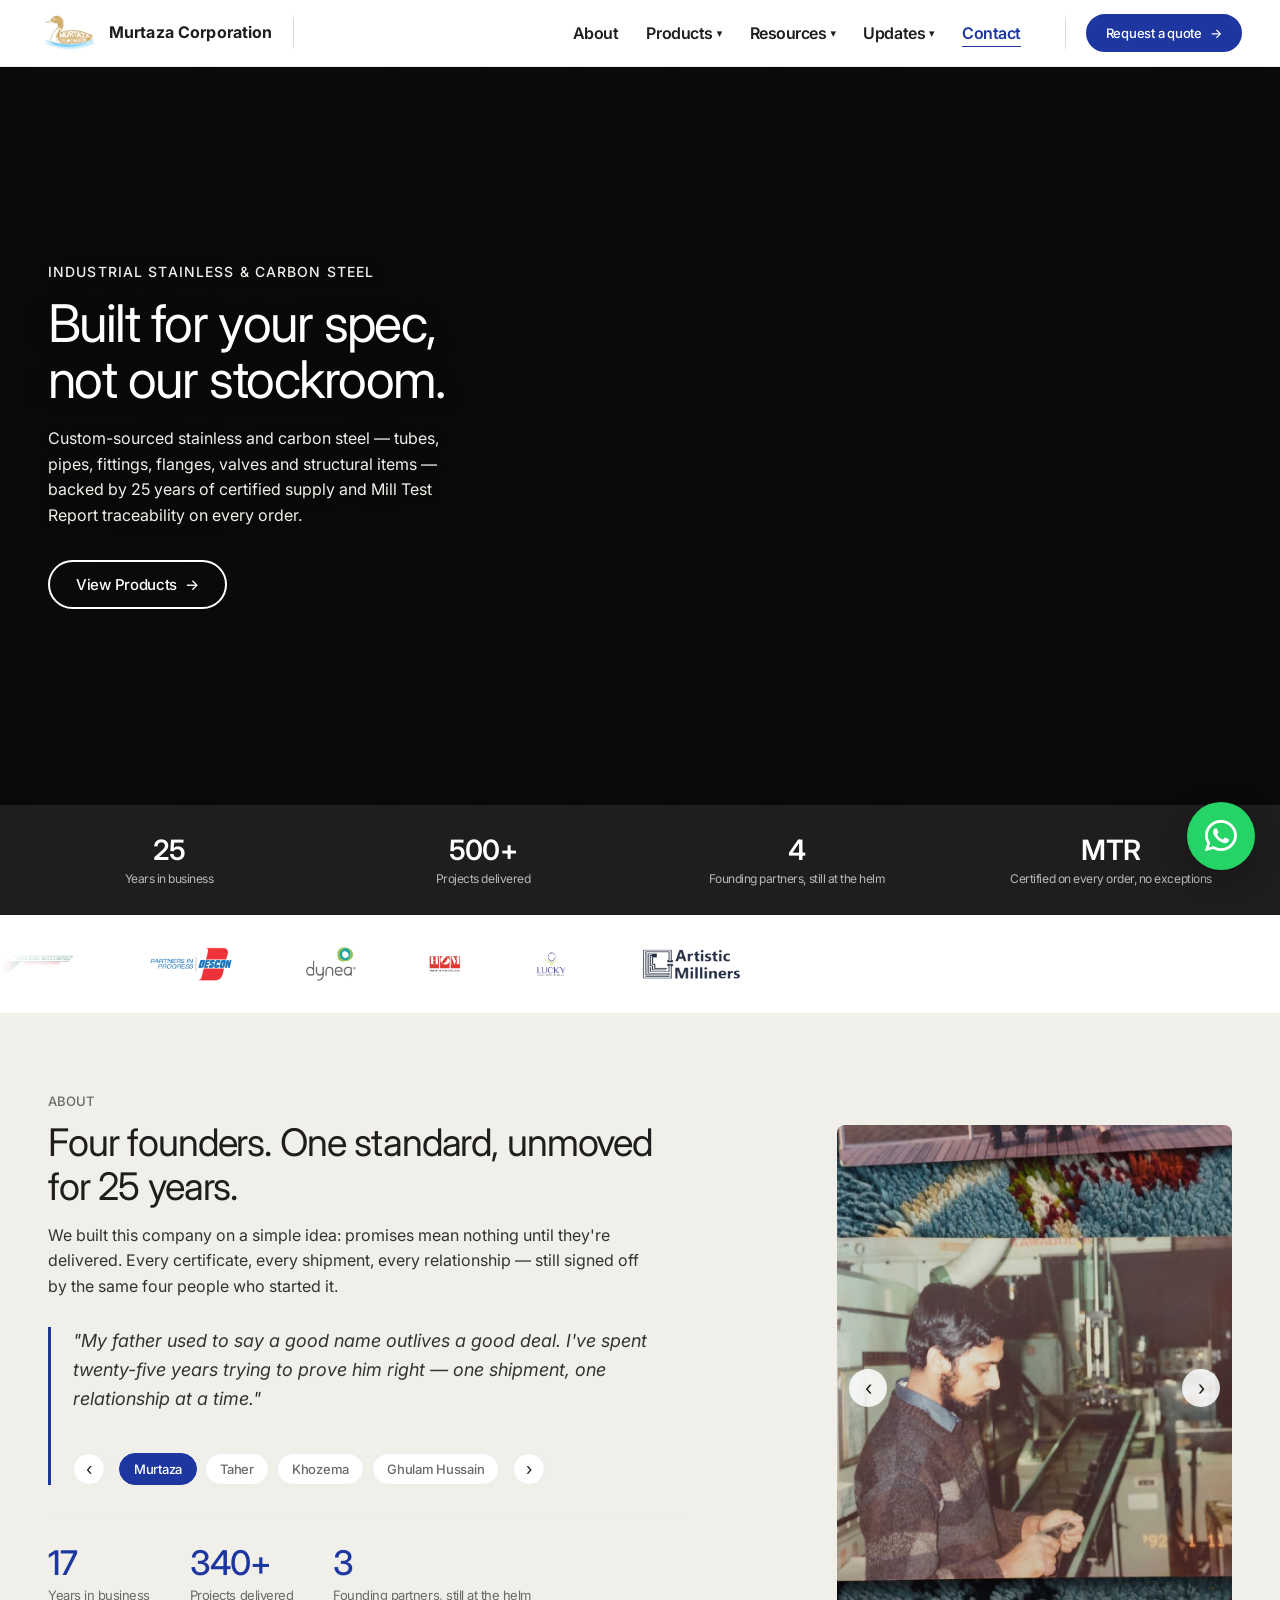
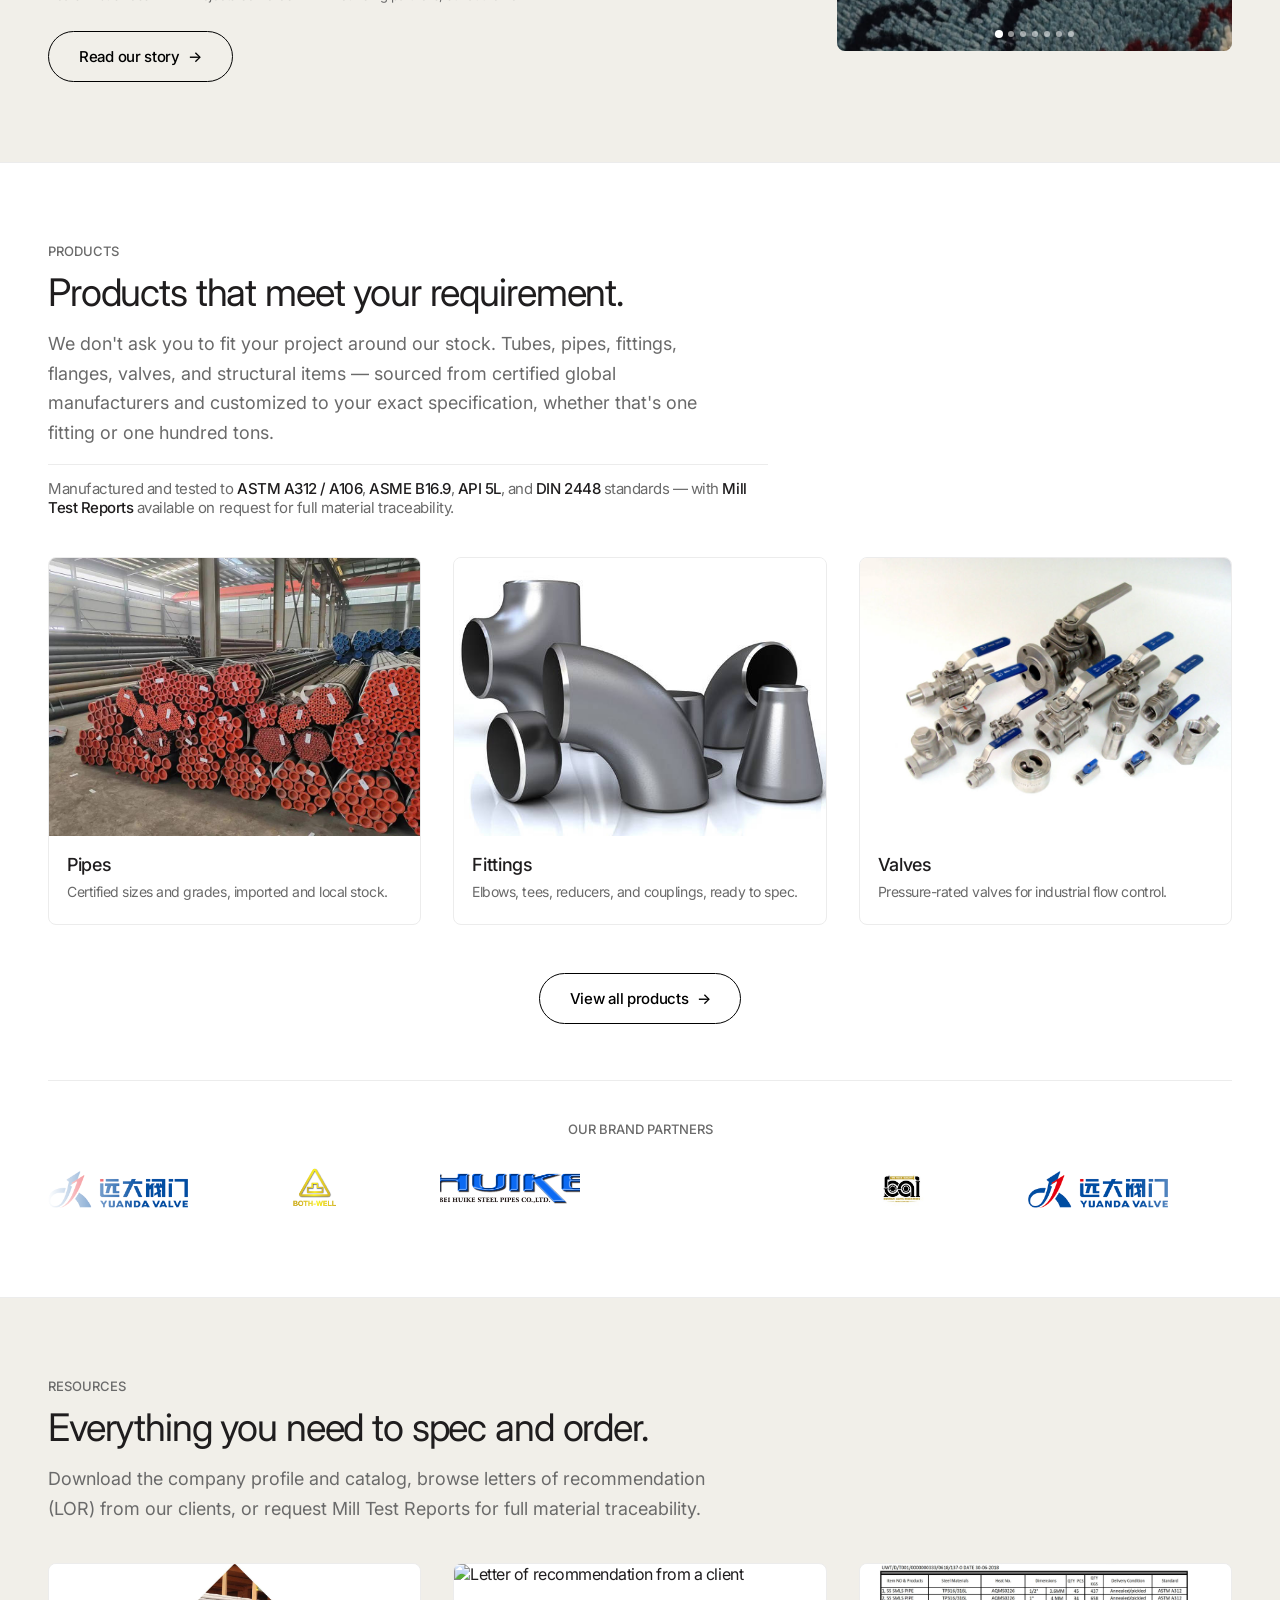
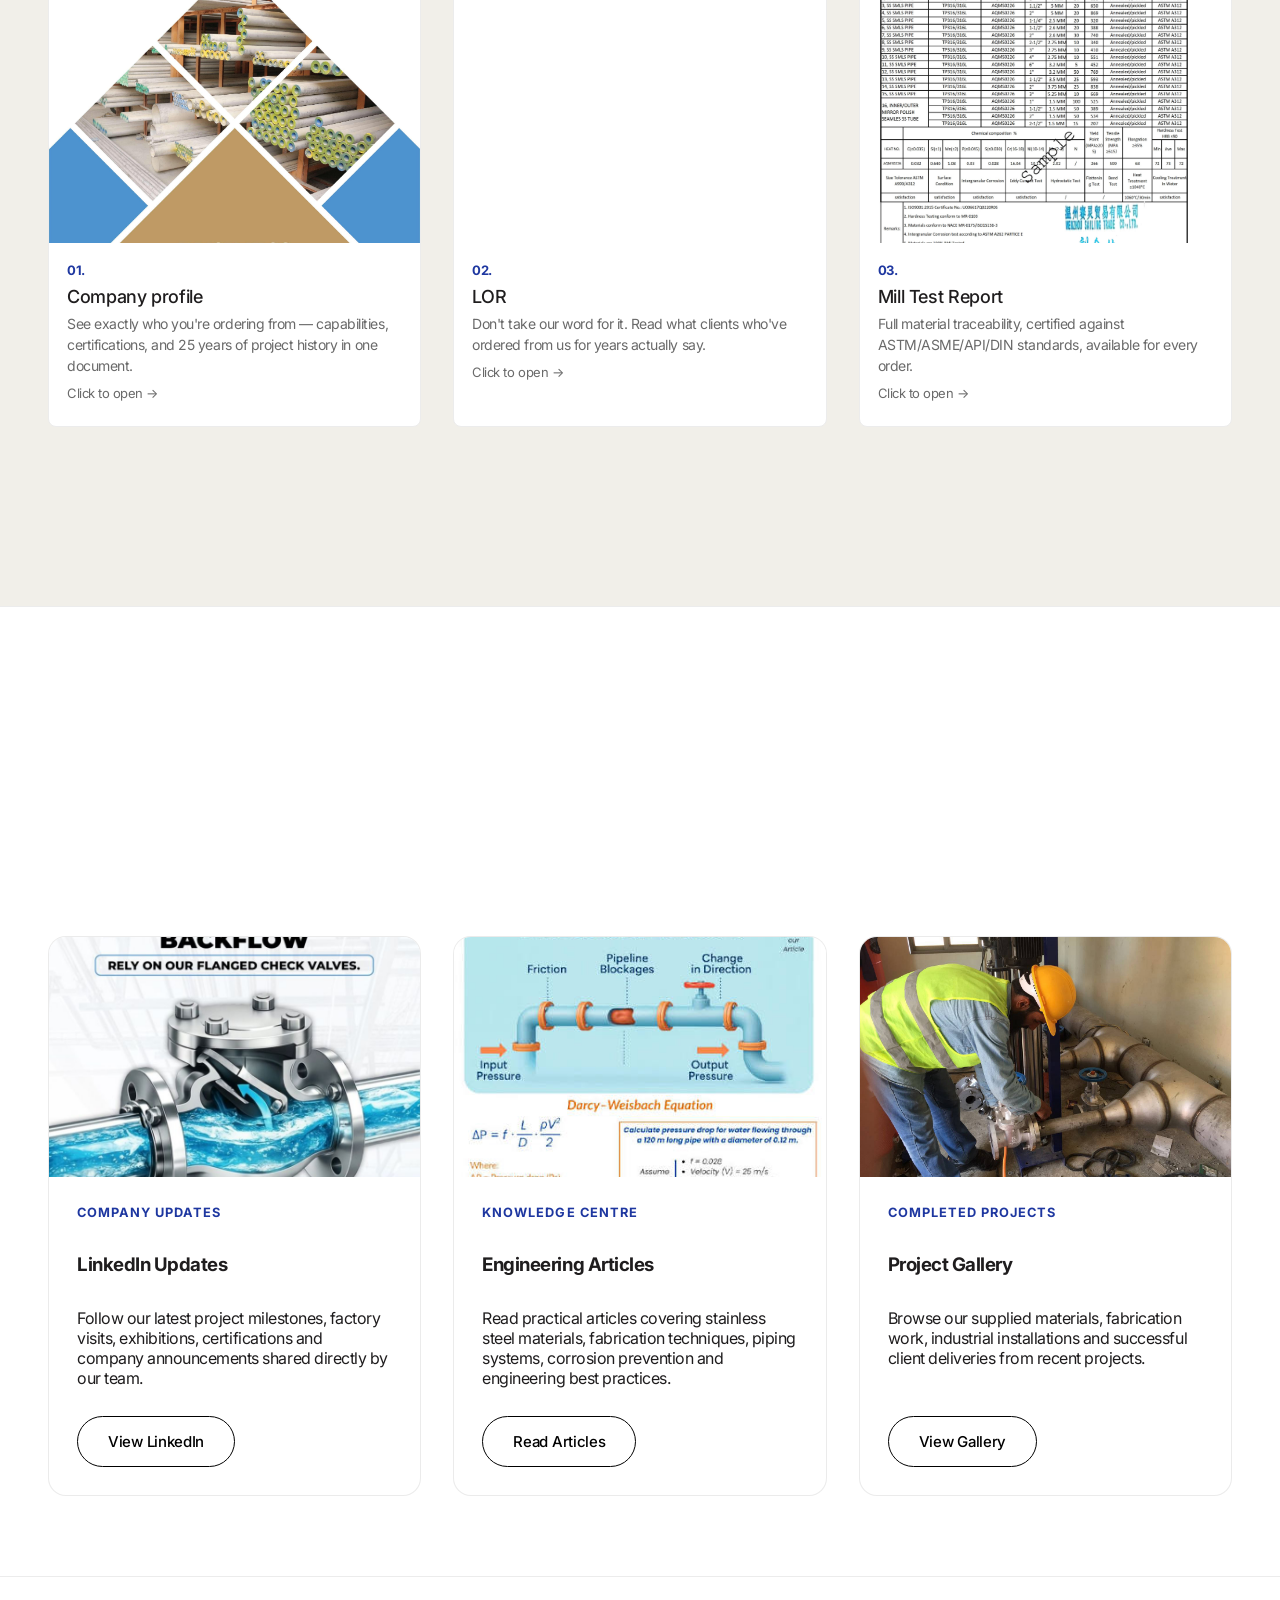
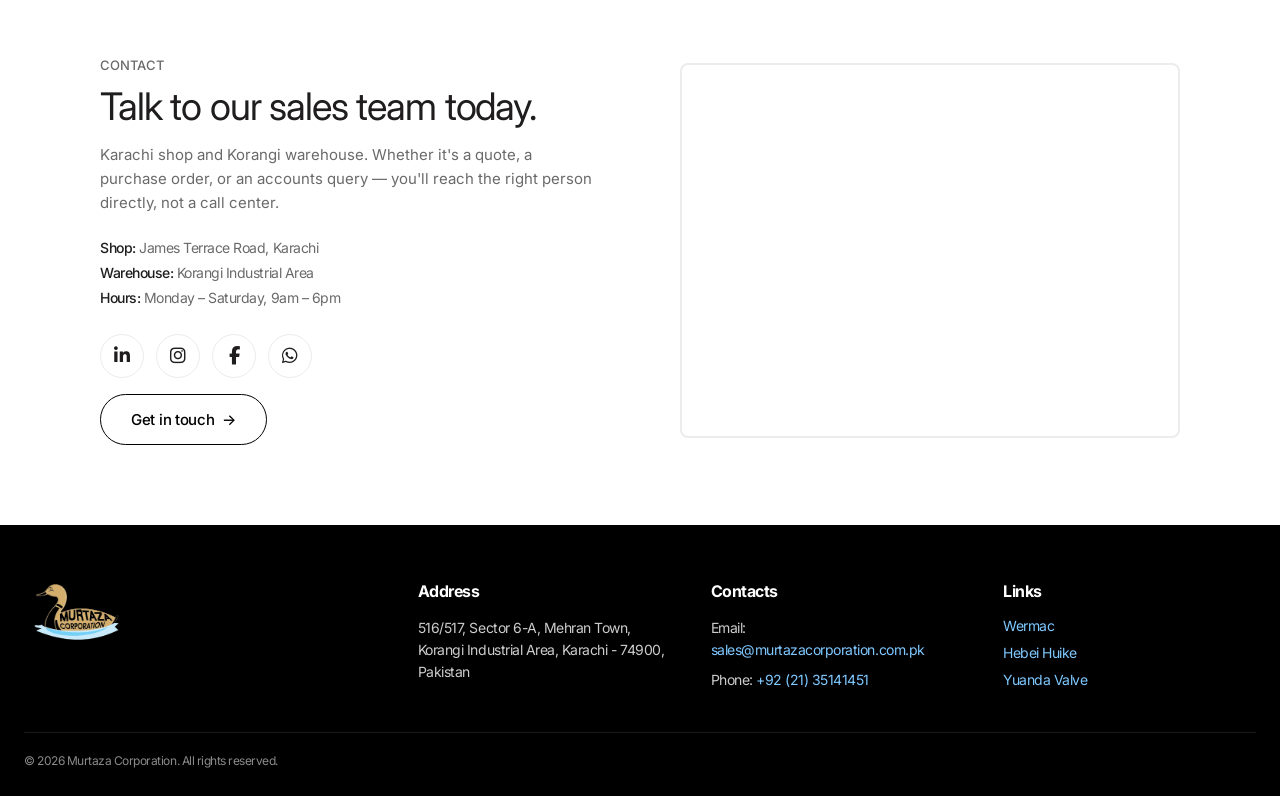
==== commit cf782180: "Update index.html" ====
--- a/index.html
+++ b/index.html
@@ -11,10 +11,10 @@
 <link rel="stylesheet" href="style.css">
 <link rel="stylesheet"
 href="https://cdnjs.cloudflare.com/ajax/libs/font-awesome/6.7.2/css/all.min.css">
-<script src="https://cdnjs.cloudflare.com/ajax/libs/jspdf/2.5.1/jspdf.umd.min.js"></script>
-<script src="https://cdnjs.cloudflare.com/ajax/libs/jspdf-autotable/3.8.2/jspdf.plugin.autotable.min.js"></script>
+
 </head>
 <body>
+<div class="page-veil" aria-hidden="true"></div>
 
 <div class="header-hover-zone" id="headerHoverZone"></div>
 <header>
@@ -476,7 +476,7 @@
       </div>
      <div class="map-ph reveal">
         <iframe
-          src="https://www.google.com/maps?q=24.847867,67.1008223(Murtaza+Corporation+Warehouse)&z=15&output=embed"
+          src="https://www.google.com/maps?q=24.847867,67.1008223&z=17&output=embed"
           width="100%" height="100%" style="border:0;" allowfullscreen="" loading="lazy" referrerpolicy="no-referrer-when-downgrade"
           title="Murtaza Corporation location"></iframe>
       </div>
@@ -514,21 +514,7 @@
 </footer>
 
 <script src="script.js" defer></script>
-<!-- Floating Calculator Button -->
-<a href="#"
-   class="calculator-widget"
-   id="calculatorWidgetBtn"
-   aria-label="Open pipe calculator">
-
-    <span class="whatsapp-text">
-        Calculator
-    </span>
-
-    <div class="calculator-icon">
-        <i class="fa-solid fa-calculator"></i>
-    </div>
-
-</a>
+<script src="calculator-widget.js" defer></script>
 <!-- Floating WhatsApp Button -->
 <a href="https://wa.me/923343791852"
    class="whatsapp-widget"
@@ -546,184 +532,3 @@
 </a>
 </body>
 </html>
-<!-- Calculator Modal -->
-<div class="calculator-overlay" id="calculatorOverlay">
-  <div class="calculator-modal" id="calculatorModal" role="dialog" aria-modal="true" aria-labelledby="calculatorModalTitle">
-    <button type="button" class="calculator-modal-close" id="calculatorModalClose" aria-label="Close calculator">&times;</button>
-    <div class="calculator-modal-header">
-      <h3 id="calculatorModalTitle">Pipe Calculator</h3>
-    </div>
-    <div class="calculator-modal-body">
-  <form id="calcForm" onsubmit="return false;" class="calc-form">
-
-   <div class="calc-shape-bar" id="calcShapeBar">
-      <label>Shape</label>
-      <div class="calc-shape-icons" id="calcShapeIcons">
-        <button type="button" class="calc-shape-icon is-active" data-shape="Round" aria-pressed="true" aria-label="Round"><img src="images/round.png" alt="" /><span class="calc-shape-icon-label">Round</span></button>
-        <button type="button" class="calc-shape-icon" data-shape="Square" aria-pressed="false" aria-label="Square"><img src="images/icon-square.png" alt="" /><span class="calc-shape-icon-label">Square</span></button>
-        <button type="button" class="calc-shape-icon" data-shape="Rectangle" aria-pressed="false" aria-label="Rectangle"><img src="images/icon-rectangle.png" alt="" /><span class="calc-shape-icon-label">Rectangle</span></button>
-        <button type="button" class="calc-shape-icon" data-shape="Hexagonal" aria-pressed="false" aria-label="Hexagonal"><img src="images/icon-hexagol.jpg" alt="" /><span class="calc-shape-icon-label">Hexagonal</span></button>
-        <button type="button" class="calc-shape-icon" data-shape="Octagonal" aria-pressed="false" aria-label="Octagonal"><img src="images/icon-octa.png" alt="" /><span class="calc-shape-icon-label">Octagonal</span></button>
-        <button type="button" class="calc-shape-icon" data-shape="Sheet" aria-pressed="false" aria-label="Sheet"><img src="images/sheet.png" alt="" /><span class="calc-shape-icon-label">Sheet</span></button>
-        <button type="button" class="calc-shape-icon" data-shape="Plate" aria-pressed="false" aria-label="Plate"><img src="images/plate.jpg" alt="" /><span class="calc-shape-icon-label">Plate</span></button>
-        <button type="button" class="calc-shape-icon" data-shape="Pipe" aria-pressed="false" aria-label="Tubular / Pipe"><img src="images/tubular.jpg" alt="" /><span class="calc-shape-icon-label">Tubular/Pipe</span></button>
-        <button type="button" class="calc-shape-icon" data-shape="Ring" aria-pressed="false" aria-label="Ring"><img src="images/ring.png" alt="" /><span class="calc-shape-icon-label">Ring</span></button>
-      </div>
-      <p class="calc-shape-name" id="calcShapeName" style="display:none;">Round</p>
-      <select id="calcShape" style="display:none;">
-        <option value="Round" selected>Round</option>
-        <option value="Square">Square</option>
-        <option value="Rectangle">Rectangle</option>
-        <option value="Hexagonal">Hexagonal</option>
-        <option value="Octagonal">Octagonal</option>
-        <option value="Sheet">Sheet</option>
-        <option value="Plate">Plate</option>
-        <option value="Tubular">Tubular</option>
-        <option value="Pipe">Pipe</option>
-        <option value="Ring">Ring</option>
-        </select>
-    </div>
-
-   <div class="calc-layout">
-    <div class="calc-main">
-
-    <div class="calc-row">
-      <label for="calcMaterial">Material</label>
-      <select id="calcMaterial">
-        <option data-factor="1" selected>Steel (default)</option>
-        <option data-factor="0.3462">Aluminum 1100</option>
-        <option data-factor="0.3604">Aluminum 2011</option>
-        <option data-factor="0.3568">Aluminum 2014</option>
-        <option data-factor="0.3568">Aluminum 2017</option>
-        <option data-factor="0.3533">Aluminum 2024</option>
-        <option data-factor="0.3498">Aluminum 3003</option>
-        <option data-factor="0.3462">Aluminum 5005</option>
-        <option data-factor="0.3427">Aluminum 5052</option>
-        <option data-factor="0.3356">Aluminum 5056</option>
-        <option data-factor="0.3392">Aluminum 5083</option>
-        <option data-factor="0.3392">Aluminum 5086</option>
-        <option data-factor="0.3462">Aluminum 6061</option>
-        <option data-factor="0.3462">Aluminum 6063</option>
-        <option data-factor="0.3568">Aluminum 7050</option>
-        <option data-factor="0.3568">Aluminum 7075</option>
-        <option data-factor="0.3604">Aluminum 7178</option>
-        <option data-factor="1.030">Stainless 300 Series</option>
-        <option data-factor="1.010">Stainless 400 Series</option>
-        <option data-factor="1.132">Nickel 200</option>
-        <option data-factor="1.125">Nickel 400</option>
-        <option data-factor="1.121">Nickel R-405</option>
-        <option data-factor="1.075">Nickel K-500</option>
-        <option data-factor="1.072">Nickel 600</option>
-        <option data-factor="1.075">Nickel 625</option>
-        <option data-factor="1.012">Nickel 800H</option>
-        <option data-factor="1.012">Nickel 800AT</option>
-        <option data-factor="1.037">Nickel 825</option>
-        <option data-factor="1.012">Nickel 330</option>
-        <option data-factor="1.030">Nickel 20</option>
-        <option data-factor="1.132">Nickel C-276</option>
-        <option data-factor="1.012">Nickel 2545MD</option>
-        <option data-factor="0.229">Magnesium</option>
-        <option data-factor="0.236">Beryllium</option>
-        <option data-factor="0.575">Titanium</option>
-        <option data-factor="0.812">Zirconium</option>
-        <option data-factor="0.911">Cast Iron</option>
-        <option data-factor="0.911">Zinc</option>
-        <option data-factor="1.084">Brass</option>
-        <option data-factor="1.095">Columbium</option>
-        <option data-factor="1.144">Copper</option>
-        <option data-factor="1.303">Molybdenum</option>
-        <option data-factor="1.339">Silver</option>
-        <option data-factor="1.448">Lead</option>
-        <option data-factor="2.120">Tantalum</option>
-        <option data-factor="2.462">Tungsten</option>
-        <option data-factor="2.466">Gold</option>
-      </select>
-    </div>
-
-    <div class="calc-row" id="calcField1Row">
-      <label id="calcLabel1" for="calcParam1">Diameter</label>
-      <div class="calc-input-group">
-        <input type="number" step="any" id="calcParam1" placeholder="0.00" />
-        <select id="calcUnit1">
-          <option>in</option><option>ft</option><option>yd</option>
-          <option>mm</option><option>cm</option><option>m</option>
-        </select>
-      </div>
-    </div>
-
-    <div class="calc-row" id="calcField2Row" style="display:none;">
-      <label id="calcLabel2" for="calcParam2">Width</label>
-      <div class="calc-input-group">
-        <input type="number" step="any" id="calcParam2" placeholder="0.00" />
-        <select id="calcUnit2">
-          <option>in</option><option>ft</option><option>yd</option>
-          <option>mm</option><option>cm</option><option>m</option>
-        </select>
-      </div>
-    </div>
-
-    <div class="calc-row" id="calcField3Row">
-      <label id="calcLabel3" for="calcParam3">Length</label>
-      <div class="calc-input-group">
-        <input type="number" step="any" id="calcParam3" placeholder="0.00" />
-        <select id="calcUnit3">
-          <option>in</option><option>ft</option><option>yd</option>
-          <option>mm</option><option>cm</option><option>m</option>
-        </select>
-      </div>
-    </div>
-
-    <div class="calc-row">
-      <label for="calcQty">Quantity (pieces)</label>
-      <input type="number" step="1" min="1" id="calcQty" value="1" />
-    </div>
-
-    <p class="calc-error" id="calcError" style="display:none;"></p>
-
-    <div class="calc-actions">
-      <button type="button" class="btn btn-primary btn-sm" id="calcCalculateBtn">Calculate</button>
-      <button type="button" class="btn btn-ghost btn-sm" id="calcClearBtn">Clear</button>
-    </div>
-
-   </div>
-    <div class="calc-side">
-
-<div class="calc-history-header calc-side-header">
-  <span>Saved calculations</span>
-  <button type="button" class="calc-history-clear" id="calcHistoryClearBtn">Remove all</button>
-</div>
-
-<div class="calc-history" id="calcHistory" style="display:none;">
-  <div class="calc-history-list" id="calcHistoryList"></div>
-
- <div class="calc-history-total">
-    <span>Total weight</span>
-    <strong><span id="calcHistoryTotalLbs">0</span> lbs / <span id="calcHistoryTotalKg">0</span> kg</strong>
-  </div>
-
-  <button type="button" class="calc-history-pdf" id="calcHistoryPdfBtn">Export as PDF</button>
-
-  <p class="calc-standards-note">Weights calculated per standard imperial steel weight formulas.</p>
-
-  <div class="calc-history-confirm" id="calcHistoryConfirm" style="display:none;">
-    Are you sure?
-    <span class="calc-history-confirm-yes" id="calcHistoryConfirmYes">Yes</span>
-    <span class="calc-history-confirm-no" id="calcHistoryConfirmNo">No</span>
-  </div>
-</div>
-
-    <div class="calc-results" id="calcResults" style="display:none;">
-      <div class="calc-result-row">
-        <span>Weight</span>
-        <strong><span id="calcResultLbs">0</span> lbs</strong>
-      </div>
-      <div class="calc-result-row">
-        <span>Weight</span>
-        <strong><span id="calcResultKg">0</span> kg</strong>
-      </div>
-  </div>
-</div>
-    </div>
-
- </form></div></div>
-</div>
--- a/style.css
+++ b/style.css
@@ -265,6 +265,7 @@
   }
   .nav-dropdown-menu a:hover{background:#f3f5fb;color:var(--color-cobalt-ink);}
   .nav-dropdown-menu a::after{display:none;}
+  .nav-dropdown-menu a.active{background:#eef1fb;color:var(--color-cobalt-ink);}
 
   .nav-item-dropdown:hover .nav-dropdown-menu,
   .nav-item-dropdown.open .nav-dropdown-menu{
@@ -1643,6 +1644,10 @@
 /* ---------- Mind map ---------- */
 .services-mindmap-wrap{
   margin:0 0 64px;
+  background:var(--color-bone);
+  border:1px solid #ece9e1;
+  border-radius:16px;
+  padding:36px 40px 32px;
 }
 .services-mindmap-wrap .eyebrow{margin-bottom:4px;}
 .services-mindmap-caption{
@@ -1680,10 +1685,13 @@
   font-family:'Inter',sans-serif;font-weight:500;font-size:12.5px;fill:var(--color-graphite);
   pointer-events:none;
 }
-.mm-leaf-pill{fill:var(--color-bone);stroke:#e3e0d6;stroke-width:1;}
+.mm-leaf-pill{fill:#fff;stroke:#e3e0d6;stroke-width:1;}
 .mm-path{fill:none;stroke:#c9cfe8;stroke-width:2;}
 .mm-path-leaf{fill:none;stroke:#e3e0d6;stroke-width:1.5;}
 
+@media (max-width:760px){
+  .services-mindmap-wrap{ padding:28px 20px 24px; }
+}
 @media (max-width:640px){
   .services-mindmap-wrap{ overflow-x:auto; }
   .services-mindmap{ min-width:640px; }
@@ -1698,6 +1706,8 @@
   .services-grid{grid-template-columns:1fr;}
 }
 .service-card{
+  position:relative;
+  overflow:hidden;
   background:var(--color-canvas-white);
   border:1px solid #ece9e1;
   border-radius:14px;
@@ -1706,6 +1716,14 @@
   transition:transform .2s cubic-bezier(.16,1,.3,1), box-shadow .2s ease, border-color .2s ease;
   scroll-margin-top:110px;
 }
+.service-card::before{
+  content:"";
+  position:absolute;top:0;left:0;width:100%;height:4px;
+  background:var(--color-cobalt-ink);
+  transform:scaleX(0);transform-origin:left;
+  transition:transform .4s ease;
+}
+.service-card:hover::before{transform:scaleX(1);}
 .service-card:hover{
   transform:translateY(-5px);
   box-shadow:0 16px 32px -12px rgba(0,0,0,.14);
@@ -1727,6 +1745,7 @@
   background:var(--color-cobalt-ink-hover);
   transform:scale(1.08) rotate(-4deg);
 }
+.service-copy{flex:1;min-width:0;}
 .service-copy h3{
   font-size:19px;font-weight:600;margin:0 0 8px;letter-spacing:-0.01em;
   color:var(--color-ink);
@@ -1741,6 +1760,7 @@
   font-size:14px;line-height:1.55;color:var(--color-graphite);
   padding-left:18px;position:relative;margin-bottom:6px;
 }
+.service-list li:last-child{margin-bottom:0;}
 .service-list li::before{
   content:"";position:absolute;left:0;top:8px;
   width:6px;height:6px;border-radius:50%;
@@ -1760,12 +1780,17 @@
 }
 .services-cta p{
   color:#b8b8b8;font-size:14.5px;margin:0;
+  max-width:46ch;
 }
 .services-cta .btn-primary{
   background:#fff;color:var(--color-ink);border-color:#fff;
 }
 .services-cta .btn-primary:hover{
   background:var(--color-bone);box-shadow:0 8px 26px -6px rgba(255,255,255,.25);
+}
+@media (max-width:640px){
+  .services-cta{padding:32px 24px;text-align:center;justify-content:center;}
+  .services-cta > div{width:100%;}
 }
 
 /* ============================================================ */
@@ -1869,4 +1894,111 @@
 
 @media (prefers-reduced-motion: reduce){
   .li-post-card{transition:none;}
-}+}
+/* ============================================================ */
+/* PROJECT GALLERY — Project Entries                            */
+/* Append this block to style.css                               */
+/* ============================================================ */
+
+.project-entries{
+  display:flex;flex-direction:column;gap:64px;
+  margin-top:8px;
+}
+
+.project-entry{
+  display:grid;
+  grid-template-columns:42% 1fr;
+  gap:48px;
+  align-items:start;
+  padding-bottom:56px;
+  border-bottom:1px solid var(--color-ash);
+}
+.project-entry:last-child{border-bottom:none;padding-bottom:0;}
+
+@media (max-width:860px){
+  .project-entry{grid-template-columns:1fr;gap:24px;}
+}
+
+/* ---------- Media (photo or certificate) ---------- */
+.project-entry-media{
+  border-radius:var(--radius-lg);
+  overflow:hidden;
+  border:1px solid #ececec;
+  background:var(--color-bone);
+}
+.project-entry-media img{
+  width:100%;height:100%;
+  aspect-ratio:4/3;
+  object-fit:cover;
+  display:block;
+  transition:transform .4s ease;
+}
+.project-entry-media:hover img{transform:scale(1.04);}
+
+/* Certificates are document-shaped — show them in full, not cropped */
+.project-entry-media.is-certificate img{
+  aspect-ratio:3/4;
+  object-fit:contain;
+  background:#fff;
+  padding:20px;
+}
+
+/* Optional caption under the image (e.g. "ISO 9001 Certificate", "Site installation, Karachi") */
+.project-entry-media-caption{
+  font-size:12.5px;color:var(--color-stone);
+  padding:10px 14px;
+  border-top:1px solid #ececec;
+  background:#fff;
+}
+
+/* ---------- Content (right column) ---------- */
+.project-entry-content{display:flex;flex-direction:column;}
+
+.project-entry-meta{
+  display:flex;flex-wrap:wrap;align-items:center;gap:10px;
+  margin-bottom:14px;
+}
+.project-entry-tag{
+  font-size:12px;font-weight:600;text-transform:uppercase;letter-spacing:.05em;
+  color:var(--color-cobalt-ink);background:#eef1fb;
+  border-radius:var(--radius-full);padding:5px 12px;
+}
+.project-entry-date{
+  font-size:13px;color:var(--color-stone);font-weight:500;
+}
+
+.project-entry-company{
+  font-size:24px;font-weight:600;letter-spacing:-0.02em;color:var(--color-ink);
+  margin:0 0 6px;
+}
+.project-entry-title{
+  font-size:15px;color:var(--color-stone);font-weight:500;
+  margin:0 0 20px;
+}
+
+.project-entry-summary{
+  font-size:15px;line-height:1.65;color:var(--color-graphite);
+  margin:0 0 22px;
+}
+
+/* Exact-figures spec strip: quantity, completion date, year, etc. */
+.project-entry-specs{
+  list-style:none;margin:0 0 22px;padding:18px 0;
+  display:grid;grid-template-columns:repeat(2,1fr);gap:14px 24px;
+  border-top:1px solid var(--color-ash);
+  border-bottom:1px solid var(--color-ash);
+}
+.project-entry-specs li{font-size:13.5px;color:var(--color-graphite);}
+.project-entry-specs strong{
+  display:block;font-size:11.5px;font-weight:600;
+  text-transform:uppercase;letter-spacing:.05em;color:var(--color-stone);
+  margin-bottom:4px;
+}
+@media (max-width:480px){
+  .project-entry-specs{grid-template-columns:1fr;}
+}
+
+.project-entry-role{
+  font-size:14px;line-height:1.6;color:var(--color-graphite);margin:0;
+}
+.project-entry-role strong{color:var(--color-ink);font-weight:600;}
